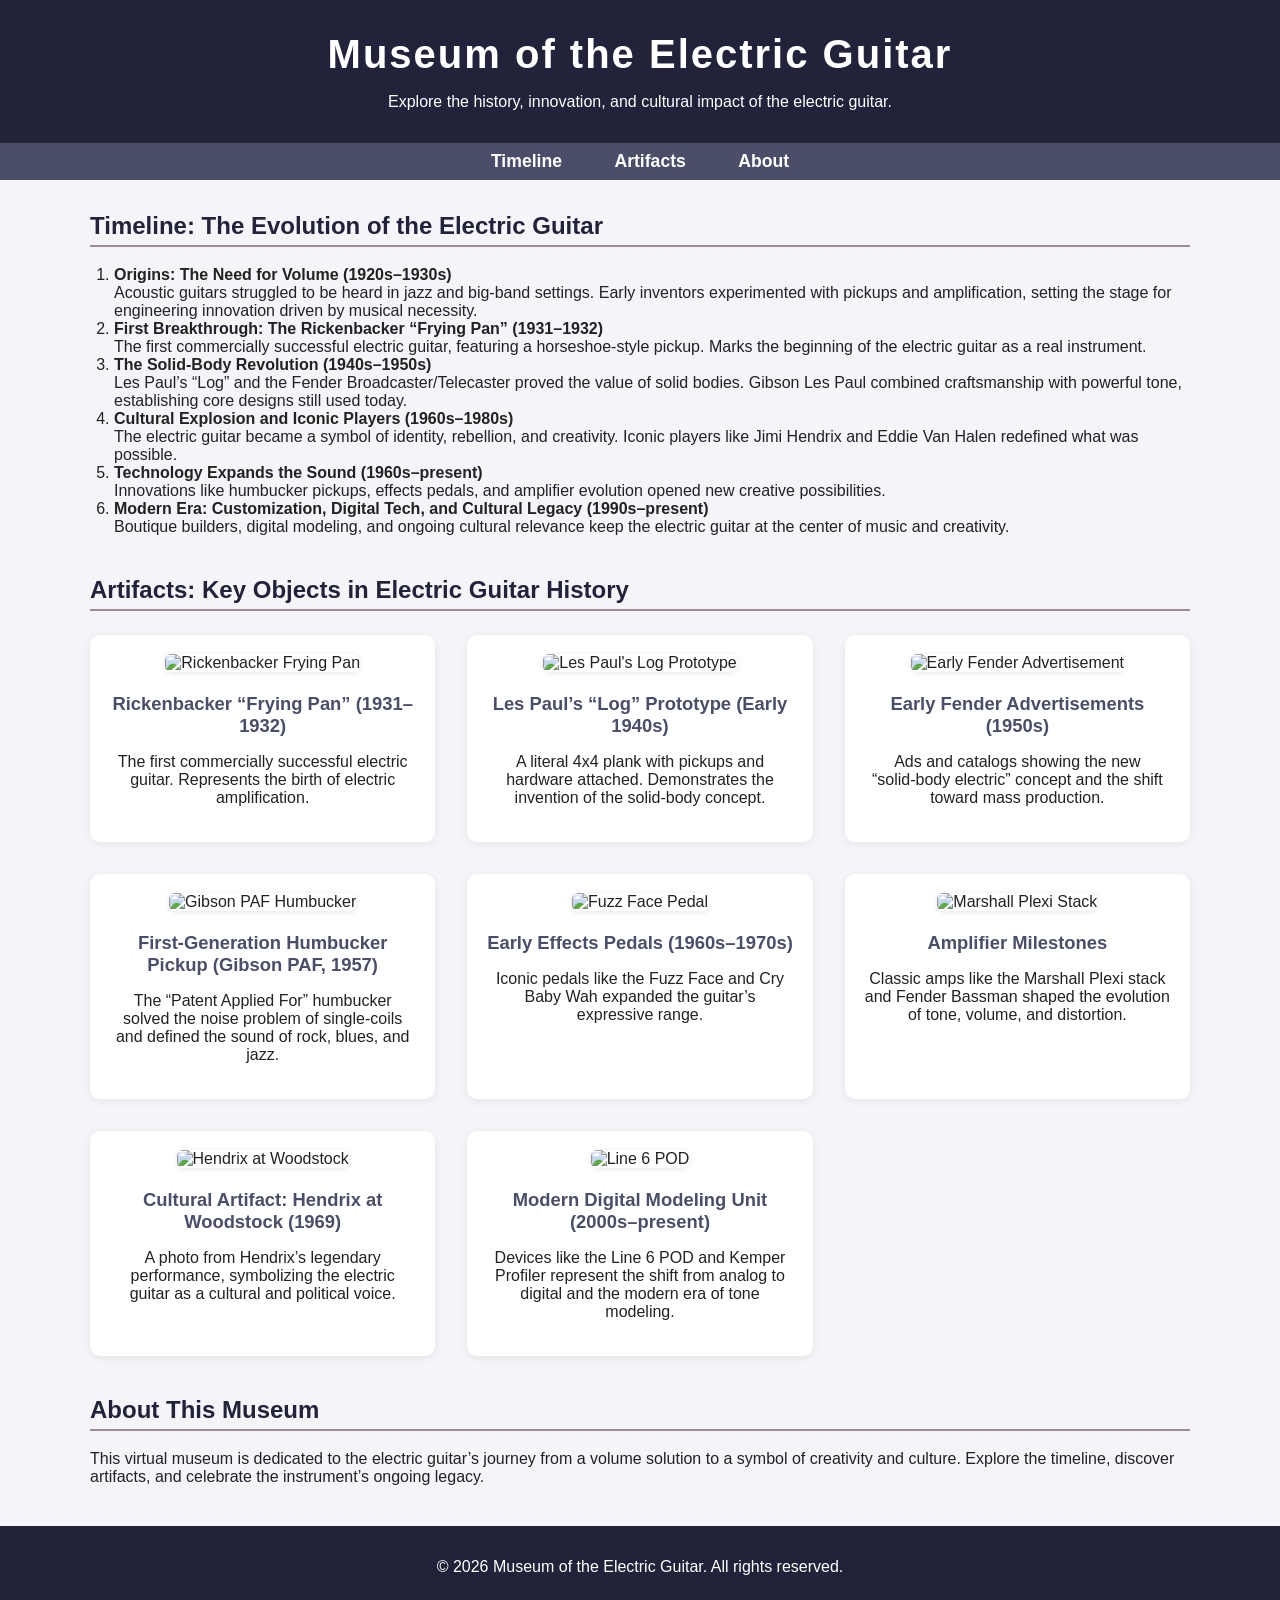
==== index.html @ 75d9cde4 "Added web page files" ====
<!DOCTYPE html>
<html lang="en">
<head>
    <meta charset="UTF-8">
    <meta name="viewport" content="width=device-width, initial-scale=1.0">
    <title>Museum of the Electric Guitar</title>
    <link rel="stylesheet" href="style.css">
</head>
<body>
    <header>
        <h1>Museum of the Electric Guitar</h1>
        <p>Explore the history, innovation, and cultural impact of the electric guitar.</p>
    </header>
    <nav>
        <ul>
            <li><a href="#timeline">Timeline</a></li>
            <li><a href="#artifacts">Artifacts</a></li>
            <li><a href="#about">About</a></li>
        </ul>
    </nav>
    <main>
        <section id="timeline">
            <h2>Timeline: The Evolution of the Electric Guitar</h2>
            <ol>
                <li><strong>Origins: The Need for Volume (1920s–1930s)</strong><br>
                    Acoustic guitars struggled to be heard in jazz and big‑band settings. Early inventors experimented with pickups and amplification, setting the stage for engineering innovation driven by musical necessity.
                </li>
                <li><strong>First Breakthrough: The Rickenbacker “Frying Pan” (1931–1932)</strong><br>
                    The first commercially successful electric guitar, featuring a horseshoe‑style pickup. Marks the beginning of the electric guitar as a real instrument.
                </li>
                <li><strong>The Solid‑Body Revolution (1940s–1950s)</strong><br>
                    Les Paul’s “Log” and the Fender Broadcaster/Telecaster proved the value of solid bodies. Gibson Les Paul combined craftsmanship with powerful tone, establishing core designs still used today.
                </li>
                <li><strong>Cultural Explosion and Iconic Players (1960s–1980s)</strong><br>
                    The electric guitar became a symbol of identity, rebellion, and creativity. Iconic players like Jimi Hendrix and Eddie Van Halen redefined what was possible.
                </li>
                <li><strong>Technology Expands the Sound (1960s–present)</strong><br>
                    Innovations like humbucker pickups, effects pedals, and amplifier evolution opened new creative possibilities.
                </li>
                <li><strong>Modern Era: Customization, Digital Tech, and Cultural Legacy (1990s–present)</strong><br>
                    Boutique builders, digital modeling, and ongoing cultural relevance keep the electric guitar at the center of music and creativity.
                </li>
            </ol>
        </section>
        <section id="artifacts">
            <h2>Artifacts: Key Objects in Electric Guitar History</h2>
            <div class="artifact-grid">
                <div class="artifact">
                    <img src="images/fryingpan.jpg" alt="Rickenbacker Frying Pan">
                    <h3>Rickenbacker “Frying Pan” (1931–1932)</h3>
                    <p>The first commercially successful electric guitar. Represents the birth of electric amplification.</p>
                </div>
                <div class="artifact">
                    <img src="images/lespaul_log.jpg" alt="Les Paul's Log Prototype">
                    <h3>Les Paul’s “Log” Prototype (Early 1940s)</h3>
                    <p>A literal 4x4 plank with pickups and hardware attached. Demonstrates the invention of the solid‑body concept.</p>
                </div>
                <div class="artifact">
                    <img src="images/fender_ad.jpg" alt="Early Fender Advertisement">
                    <h3>Early Fender Advertisements (1950s)</h3>
                    <p>Ads and catalogs showing the new “solid‑body electric” concept and the shift toward mass production.</p>
                </div>
                <div class="artifact">
                    <img src="images/humbucker.jpg" alt="Gibson PAF Humbucker">
                    <h3>First‑Generation Humbucker Pickup (Gibson PAF, 1957)</h3>
                    <p>The “Patent Applied For” humbucker solved the noise problem of single‑coils and defined the sound of rock, blues, and jazz.</p>
                </div>
                <div class="artifact">
                    <img src="images/fuzzface.jpg" alt="Fuzz Face Pedal">
                    <h3>Early Effects Pedals (1960s–1970s)</h3>
                    <p>Iconic pedals like the Fuzz Face and Cry Baby Wah expanded the guitar’s expressive range.</p>
                </div>
                <div class="artifact">
                    <img src="images/marshall.jpg" alt="Marshall Plexi Stack">
                    <h3>Amplifier Milestones</h3>
                    <p>Classic amps like the Marshall Plexi stack and Fender Bassman shaped the evolution of tone, volume, and distortion.</p>
                </div>
                <div class="artifact">
                    <img src="images/woodstock.jpg" alt="Hendrix at Woodstock">
                    <h3>Cultural Artifact: Hendrix at Woodstock (1969)</h3>
                    <p>A photo from Hendrix’s legendary performance, symbolizing the electric guitar as a cultural and political voice.</p>
                </div>
                <div class="artifact">
                    <img src="images/pod.jpg" alt="Line 6 POD">
                    <h3>Modern Digital Modeling Unit (2000s–present)</h3>
                    <p>Devices like the Line 6 POD and Kemper Profiler represent the shift from analog to digital and the modern era of tone modeling.</p>
                </div>
            </div>
        </section>
        <section id="about">
            <h2>About This Museum</h2>
            <p>This virtual museum is dedicated to the electric guitar’s journey from a volume solution to a symbol of creativity and culture. Explore the timeline, discover artifacts, and celebrate the instrument’s ongoing legacy.</p>
        </section>
    </main>
    <footer>
        <p>&copy; 2026 Museum of the Electric Guitar. All rights reserved.</p>
    </footer>
</body>
</html>
---- style.css ----
body {
    font-family: 'Segoe UI', Arial, sans-serif;
    background: #f4f4f9;
    color: #222;
    margin: 0;
    padding: 0;
}

header {
    background: #22223b;
    color: #fff;
    padding: 2rem 1rem 1rem 1rem;
    text-align: center;
    box-shadow: 0 2px 8px rgba(0,0,0,0.08);
}

header h1 {
    margin: 0 0 0.5rem 0;
    font-size: 2.5rem;
    letter-spacing: 2px;
}

nav {
    background: #4a4e69;
    padding: 0.5rem 0;
    text-align: center;
}

nav ul {
    list-style: none;
    margin: 0;
    padding: 0;
    display: inline-block;
}

nav li {
    display: inline;
    margin: 0 1.5rem;
}

nav a {
    color: #fff;
    text-decoration: none;
    font-weight: bold;
    font-size: 1.1rem;
    transition: color 0.2s;
}

nav a:hover {
    color: #f2e9e4;
}

main {
    max-width: 1100px;
    margin: 2rem auto;
    padding: 0 1rem;
}

section {
    margin-bottom: 2.5rem;
}

h2 {
    color: #22223b;
    border-bottom: 2px solid #9a8c98;
    padding-bottom: 0.3rem;
    margin-bottom: 1.2rem;
}

ol {
    padding-left: 1.5rem;
}

.artifact-grid {
    display: grid;
    grid-template-columns: repeat(auto-fit, minmax(260px, 1fr));
    gap: 2rem;
    margin-top: 1.5rem;
}

.artifact {
    background: #fff;
    border-radius: 10px;
    box-shadow: 0 2px 8px rgba(0,0,0,0.07);
    padding: 1.2rem;
    text-align: center;
    transition: transform 0.2s, box-shadow 0.2s;
}

.artifact:hover {
    transform: translateY(-6px) scale(1.03);
    box-shadow: 0 6px 24px rgba(34,34,59,0.13);
}

.artifact img {
    width: 100%;
    max-width: 220px;
    height: auto;
    border-radius: 6px;
    margin-bottom: 0.8rem;
    box-shadow: 0 1px 6px rgba(0,0,0,0.10);
}

.artifact h3 {
    margin: 0.5rem 0 0.3rem 0;
    color: #4a4e69;
    font-size: 1.15rem;
}

footer {
    background: #22223b;
    color: #fff;
    text-align: center;
    padding: 1rem 0;
    margin-top: 2rem;
    font-size: 1rem;
}
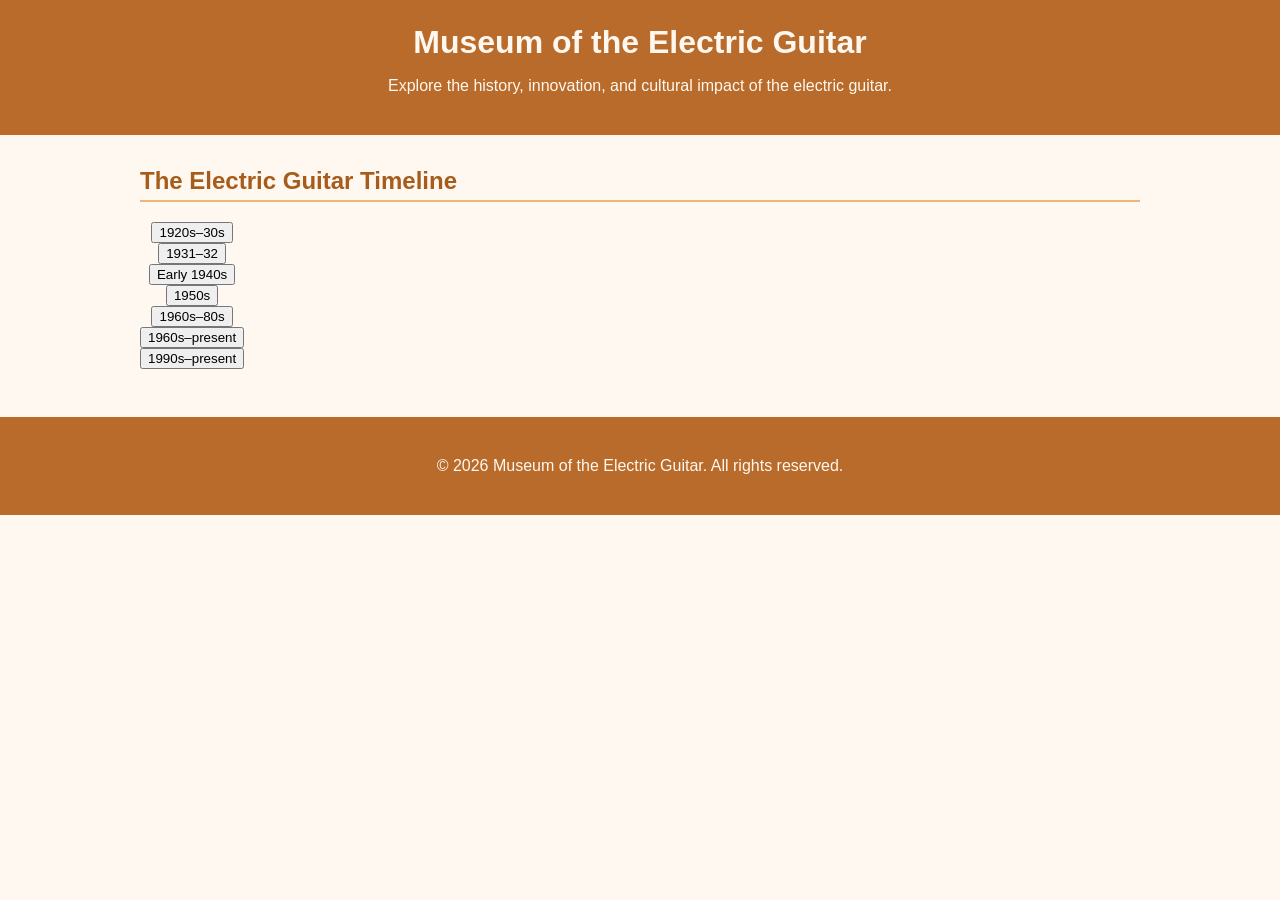
==== commit afe8e2cb: "Added webpage files and images" ====
--- a/index.html
+++ b/index.html
@@ -4,94 +4,160 @@
     <meta charset="UTF-8">
     <meta name="viewport" content="width=device-width, initial-scale=1.0">
     <title>Museum of the Electric Guitar</title>
-    <link rel="stylesheet" href="style.css">
+    <style>
+        body { font-family: Arial, sans-serif; background: #fff8f0; color: #4a2c06; margin: 0; }
+        header, footer { background: #b86b2b; color: #fff8f0; text-align: center; padding: 1.5rem 0; }
+        main { max-width: 1000px; margin: 2rem auto; padding: 0 1rem; position: relative; }
+        h1 { margin: 0 0 0.5rem 0; }
+        h2 { color: #a65c1b; border-bottom: 2px solid #e9b872; padding-bottom: 0.3rem; }
+        .timeline-container {
+            display: flex;
+            flex-direction: row;
+            align-items: flex-start;
+            position: relative;
+        }
+        .timeline-bar {
+            width: 40px;
+            min-width: 40px;
+            height: 100%;
+            position: relative;
+        }
+        .timeline-bar::before {
+            content: "";
+            position: absolute;
+            left: 50%;
+            top: 0;
+            width: 6px;
+            height: 100%;
+            background: linear-gradient(to bottom, #e9b872 0%, #b86b2b 100%);
+            border-radius: 3px;
+            transform: translateX(-50%);
+        }
+        .timeline-blocks {
+            flex: 1;
+            margin-left: 30px;
+        }
+        .timeline-block {
+            background: #ffe5c2;
+            border-radius: 10px;
+            box-shadow: 0 2px 8px rgba(184,107,43,0.10);
+            padding: 1.5rem;
+            margin-bottom: 2.5rem;
+            position: relative;
+        }
+        .timeline-block img {
+            display: block;
+            margin: 1rem auto;
+            max-width: 320px;
+            width: 100%;
+            border-radius: 8px;
+            box-shadow: 0 1px 6px rgba(166,92,27,0.13);
+        }
+        .timeline-block h3 {
+            margin-top: 0;
+            color: #b86b2b;
+        }
+
+        @media (max-width: 700px) {
+            main { max-width: 98vw; }
+            .timeline-container { flex-direction: column; }
+            .timeline-bar { display: none; }
+            .timeline-blocks { margin-left: 0; }
+            .timeline-dot { display: none; }
+        }
+        footer { margin-top: 3rem; font-size: 1rem; }
+    </style>
 </head>
 <body>
     <header>
         <h1>Museum of the Electric Guitar</h1>
         <p>Explore the history, innovation, and cultural impact of the electric guitar.</p>
     </header>
-    <nav>
-        <ul>
-            <li><a href="#timeline">Timeline</a></li>
-            <li><a href="#artifacts">Artifacts</a></li>
-            <li><a href="#about">About</a></li>
-        </ul>
-    </nav>
     <main>
         <section id="timeline">
-            <h2>Timeline: The Evolution of the Electric Guitar</h2>
-            <ol>
-                <li><strong>Origins: The Need for Volume (1920s–1930s)</strong><br>
-                    Acoustic guitars struggled to be heard in jazz and big‑band settings. Early inventors experimented with pickups and amplification, setting the stage for engineering innovation driven by musical necessity.
-                </li>
-                <li><strong>First Breakthrough: The Rickenbacker “Frying Pan” (1931–1932)</strong><br>
-                    The first commercially successful electric guitar, featuring a horseshoe‑style pickup. Marks the beginning of the electric guitar as a real instrument.
-                </li>
-                <li><strong>The Solid‑Body Revolution (1940s–1950s)</strong><br>
-                    Les Paul’s “Log” and the Fender Broadcaster/Telecaster proved the value of solid bodies. Gibson Les Paul combined craftsmanship with powerful tone, establishing core designs still used today.
-                </li>
-                <li><strong>Cultural Explosion and Iconic Players (1960s–1980s)</strong><br>
-                    The electric guitar became a symbol of identity, rebellion, and creativity. Iconic players like Jimi Hendrix and Eddie Van Halen redefined what was possible.
-                </li>
-                <li><strong>Technology Expands the Sound (1960s–present)</strong><br>
-                    Innovations like humbucker pickups, effects pedals, and amplifier evolution opened new creative possibilities.
-                </li>
-                <li><strong>Modern Era: Customization, Digital Tech, and Cultural Legacy (1990s–present)</strong><br>
-                    Boutique builders, digital modeling, and ongoing cultural relevance keep the electric guitar at the center of music and creativity.
-                </li>
-            </ol>
-        </section>
-        <section id="artifacts">
-            <h2>Artifacts: Key Objects in Electric Guitar History</h2>
-            <div class="artifact-grid">
-                <div class="artifact">
-                    <img src="images/fryingpan.jpg" alt="Rickenbacker Frying Pan">
-                    <h3>Rickenbacker “Frying Pan” (1931–1932)</h3>
-                    <p>The first commercially successful electric guitar. Represents the birth of electric amplification.</p>
-                </div>
-                <div class="artifact">
-                    <img src="images/lespaul_log.jpg" alt="Les Paul's Log Prototype">
-                    <h3>Les Paul’s “Log” Prototype (Early 1940s)</h3>
-                    <p>A literal 4x4 plank with pickups and hardware attached. Demonstrates the invention of the solid‑body concept.</p>
-                </div>
-                <div class="artifact">
-                    <img src="images/fender_ad.jpg" alt="Early Fender Advertisement">
-                    <h3>Early Fender Advertisements (1950s)</h3>
-                    <p>Ads and catalogs showing the new “solid‑body electric” concept and the shift toward mass production.</p>
-                </div>
-                <div class="artifact">
-                    <img src="images/humbucker.jpg" alt="Gibson PAF Humbucker">
-                    <h3>First‑Generation Humbucker Pickup (Gibson PAF, 1957)</h3>
-                    <p>The “Patent Applied For” humbucker solved the noise problem of single‑coils and defined the sound of rock, blues, and jazz.</p>
-                </div>
-                <div class="artifact">
-                    <img src="images/fuzzface.jpg" alt="Fuzz Face Pedal">
-                    <h3>Early Effects Pedals (1960s–1970s)</h3>
-                    <p>Iconic pedals like the Fuzz Face and Cry Baby Wah expanded the guitar’s expressive range.</p>
-                </div>
-                <div class="artifact">
-                    <img src="images/marshall.jpg" alt="Marshall Plexi Stack">
-                    <h3>Amplifier Milestones</h3>
-                    <p>Classic amps like the Marshall Plexi stack and Fender Bassman shaped the evolution of tone, volume, and distortion.</p>
-                </div>
-                <div class="artifact">
-                    <img src="images/woodstock.jpg" alt="Hendrix at Woodstock">
-                    <h3>Cultural Artifact: Hendrix at Woodstock (1969)</h3>
-                    <p>A photo from Hendrix’s legendary performance, symbolizing the electric guitar as a cultural and political voice.</p>
-                </div>
-                <div class="artifact">
-                    <img src="images/pod.jpg" alt="Line 6 POD">
-                    <h3>Modern Digital Modeling Unit (2000s–present)</h3>
-                    <p>Devices like the Line 6 POD and Kemper Profiler represent the shift from analog to digital and the modern era of tone modeling.</p>
+            <h2>The Electric Guitar Timeline</h2>
+            <div class="timeline-container" style="display: flex; flex-direction: row; align-items: flex-start;">
+                <nav class="vertical-timeline-nav" style="display: flex; flex-direction: column; align-items: center; margin-right: 20px;">
+                    <button class="timeline-btn" data-era="0" aria-expanded="false">1920s–30s</button>
+                    <button class="timeline-btn" data-era="1" aria-expanded="false">1931–32</button>
+                    <button class="timeline-btn" data-era="2" aria-expanded="false">Early 1940s</button>
+                    <button class="timeline-btn" data-era="3" aria-expanded="false">1950s</button>
+                    <button class="timeline-btn" data-era="4" aria-expanded="false">1960s–80s</button>
+                    <button class="timeline-btn" data-era="5" aria-expanded="false">1960s–present</button>
+                    <button class="timeline-btn" data-era="6" aria-expanded="false">1990s–present</button>
+                </nav>
+                <div class="timeline-blocks" style="flex: 1;">
+                    <div class="timeline-block" data-era="0" style="display:none;">
+                        <h3>Origins: The Need for Volume (1920s–1930s)</h3>
+                        <img src="images/jazzband.jpg" alt="Jazz Band performing with acoustic guitars">
+                        <p>Acoustic guitars struggled to be heard in jazz and big‑band settings. Early inventors experimented with pickups and amplification, setting the stage for engineering innovation driven by musical necessity.</p>
+                    </div>
+                    <div class="timeline-block" data-era="1" style="display:none;">
+                        <h3>First Breakthrough: The Rickenbacker “Frying Pan” (1931–1932)</h3>
+                        <img src="images/fryingpan.jpg" alt="Rickenbacker Frying Pan">
+                        <p>The first commercially successful electric guitar, featuring a horseshoe‑style pickup. Marks the beginning of the electric guitar as a real instrument.</p>
+                    </div>
+                    <div class="timeline-block" data-era="2" style="display:none;">
+                        <div style="font-weight:bold; color:#a65c1b; margin-bottom:0.5rem;">Early 1940s</div>
+                        <h3>Les Paul’s “Log” Prototype</h3>
+                        <img src="images/lespaul_log.jpg" alt="Les Paul's Log Prototype">
+                        <p>Les Paul’s “Log” (early 1940s): a 4x4 piece of wood with pickups attached, proved that a solid body reduced feedback and increased sustain. This innovation paved the way for the modern electric guitar.</p>
+                    </div>
+                    <div class="timeline-block" data-era="3" style="display:none;">
+                        <div style="font-weight:bold; color:#a65c1b; margin-bottom:0.5rem;">1950s</div>
+                        <h3>Fender Broadcaster/Telecaster & Early Fender Ads</h3>
+                        <img src="images/fender_ad.jpg" alt="Early Fender Advertisement">
+                        <p>Fender Broadcaster/Telecaster (1950): first mass‑produced solid‑body electric guitar, simple and durable.<br>
+                        Gibson Les Paul (1952): combined craftsmanship with powerful tone, became one of the most iconic guitars in history.<br>
+                        Early Fender advertisements and catalogs show the shift toward mass production and how the electric guitar was marketed to working musicians. This era establishes the core designs still used today.</p>
+                    </div>
+                    <div class="timeline-block" data-era="4" style="display:none;">
+                        <h3>Cultural Explosion and Iconic Players (1960s–1980s)</h3>
+                        <img src="images/woodstock.jpg" alt="Hendrix at Woodstock">
+                        <p>The electric guitar becomes a symbol of identity, rebellion, and creativity. Influential figures: Jimi Hendrix, Eric Clapton, Jimmy Page, Jeff Beck, Eddie Van Halen. The guitar becomes central to rock, metal, punk, and pop. Instruments like the Stratocaster, SG, and Les Paul become cultural icons.</p>
+                    </div>
+                    <div class="timeline-block" data-era="5" style="display:none;">
+                        <h3>Technology Expands the Sound (1960s–present)</h3>
+                        <img src="images/humbucker.jpg" alt="Gibson PAF Humbucker">
+                        <p>Key innovations: single‑coil vs humbucker pickups, distortion, fuzz, overdrive, effects pedals (wah, delay, chorus, flanger), amplifier evolution (tubes → solid‑state → modeling), recording and live sound improvements. Each innovation opened new creative possibilities for players.</p>
+                        <img src="images/fuzzface.jpg" alt="Fuzz Face Pedal">
+                        <img src="images/marshall.jpg" alt="Marshall Plexi Stack">
+                    </div>
+                    <div class="timeline-block" data-era="6" style="display:none;">
+                        <h3>Modern Era: Customization, Digital Tech, and Cultural Legacy (1990s–present)</h3>
+                        <img src="images/pod.jpg" alt="Line 6 POD">
+                        <p>Rise of boutique builders and DIY modding. Digital modeling (Line 6, Kemper, Helix, Neural DSP) reshapes tone creation. The electric guitar remains a symbol of creativity and personal expression. Despite digital music trends, the guitar maintains cultural relevance in rock, pop, indie, and beyond.</p>
+                    </div>
                 </div>
             </div>
         </section>
-        <section id="about">
-            <h2>About This Museum</h2>
-            <p>This virtual museum is dedicated to the electric guitar’s journey from a volume solution to a symbol of creativity and culture. Explore the timeline, discover artifacts, and celebrate the instrument’s ongoing legacy.</p>
-        </section>
     </main>
+    <script>
+    // Timeline expand/collapse logic (only one open at a time)
+    document.addEventListener('DOMContentLoaded', function() {
+        const buttons = document.querySelectorAll('.timeline-btn');
+        const blocks = document.querySelectorAll('.timeline-block');
+        buttons.forEach(btn => {
+            btn.addEventListener('click', function() {
+                const era = btn.getAttribute('data-era');
+                const block = document.querySelector('.timeline-block[data-era="' + era + '"]');
+                const expanded = btn.getAttribute('aria-expanded') === 'true';
+                if (!expanded) {
+                    // Close all blocks and set all buttons to collapsed
+                    blocks.forEach(b => b.style.display = 'none');
+                    buttons.forEach(b => b.setAttribute('aria-expanded', 'false'));
+                    // Open the selected block and set button to expanded
+                    block.style.display = 'block';
+                    btn.setAttribute('aria-expanded', 'true');
+                } else {
+                    // Collapse the selected block
+                    block.style.display = 'none';
+                    btn.setAttribute('aria-expanded', 'false');
+                }
+            });
+        });
+    });
+    </script>
     <footer>
         <p>&copy; 2026 Museum of the Electric Guitar. All rights reserved.</p>
     </footer>
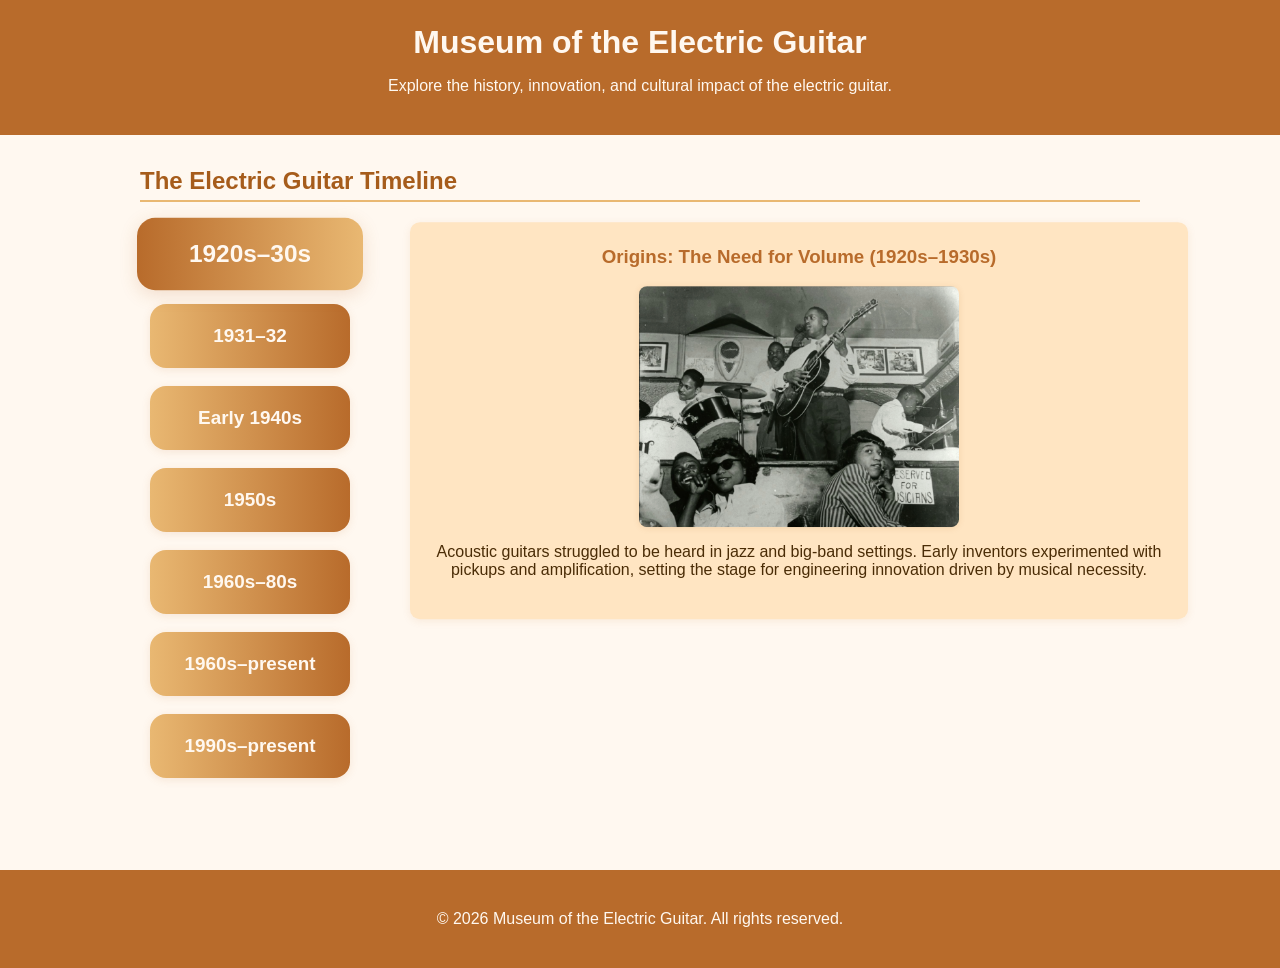
==== commit dd187d6d: "Changed website to use cards that appear" ====
--- a/index.html
+++ b/index.html
@@ -5,6 +5,46 @@
     <meta name="viewport" content="width=device-width, initial-scale=1.0">
     <title>Museum of the Electric Guitar</title>
     <style>
+        .vertical-timeline-nav {
+            display: flex;
+            flex-direction: column;
+            align-items: center;
+            justify-content: center;
+            margin-right: 36px;
+            width: 220px;
+            gap: 18px;
+        }
+        .timeline-btn {
+            background: linear-gradient(90deg, #e9b872 0%, #b86b2b 100%);
+            color: #fff8f0;
+            border: none;
+            border-radius: 16px;
+            width: 200px;
+            height: 64px;
+            font-weight: bold;
+            font-size: 1.18rem;
+            box-shadow: 0 2px 8px rgba(184,107,43,0.13);
+            cursor: pointer;
+            transition: background 0.2s, transform 0.18s, box-shadow 0.2s, font-size 0.18s;
+            outline: none;
+            text-align: center;
+            white-space: nowrap;
+            display: flex;
+            align-items: center;
+            justify-content: center;
+        }
+        .timeline-btn.selected, .timeline-btn:focus {
+            background: linear-gradient(90deg, #b86b2b 0%, #e9b872 100%);
+            color: #fff8f0;
+            box-shadow: 0 4px 16px rgba(184,107,43,0.18);
+            font-size: 1.35rem;
+            transform: scale(1.13);
+            z-index: 2;
+        }
+        .timeline-btn:hover {
+            background: linear-gradient(90deg, #eab676 0%, #a65c1b 100%);
+            color: #fff3e0;
+        }
         body { font-family: Arial, sans-serif; background: #fff8f0; color: #4a2c06; margin: 0; }
         header, footer { background: #b86b2b; color: #fff8f0; text-align: center; padding: 1.5rem 0; }
         main { max-width: 1000px; margin: 2rem auto; padding: 0 1rem; position: relative; }
@@ -13,8 +53,9 @@
         .timeline-container {
             display: flex;
             flex-direction: row;
-            align-items: flex-start;
+            align-items: stretch;
             position: relative;
+            min-height: 600px;
         }
         .timeline-bar {
             width: 40px;
@@ -36,14 +77,33 @@
         .timeline-blocks {
             flex: 1;
             margin-left: 30px;
+            position: relative;
+            min-height: 400px;
+            transition: min-height 0.5s cubic-bezier(0.4,0,0.2,1);
+            display: flex;
+            align-items: center;
+            justify-content: center;
         }
         .timeline-block {
             background: #ffe5c2;
             border-radius: 10px;
             box-shadow: 0 2px 8px rgba(184,107,43,0.10);
             padding: 1.5rem;
-            margin-bottom: 2.5rem;
-            position: relative;
+            position: absolute;
+            left: 0;
+            width: 100%;
+            text-align: center;
+            opacity: 0;
+            pointer-events: none;
+            transition: opacity 0.5s cubic-bezier(0.4,0,0.2,1);
+            z-index: 1;
+            top: 50%;
+            transform: translateY(-50%);
+        }
+        .timeline-block.active {
+            opacity: 1;
+            pointer-events: auto;
+            z-index: 2;
         }
         .timeline-block img {
             display: block;
@@ -87,23 +147,23 @@
                     <button class="timeline-btn" data-era="6" aria-expanded="false">1990s–present</button>
                 </nav>
                 <div class="timeline-blocks" style="flex: 1;">
-                    <div class="timeline-block" data-era="0" style="display:none;">
+                    <div class="timeline-block" data-era="0">
                         <h3>Origins: The Need for Volume (1920s–1930s)</h3>
                         <img src="images/jazzband.jpg" alt="Jazz Band performing with acoustic guitars">
                         <p>Acoustic guitars struggled to be heard in jazz and big‑band settings. Early inventors experimented with pickups and amplification, setting the stage for engineering innovation driven by musical necessity.</p>
                     </div>
-                    <div class="timeline-block" data-era="1" style="display:none;">
+                    <div class="timeline-block" data-era="1">
                         <h3>First Breakthrough: The Rickenbacker “Frying Pan” (1931–1932)</h3>
                         <img src="images/fryingpan.jpg" alt="Rickenbacker Frying Pan">
                         <p>The first commercially successful electric guitar, featuring a horseshoe‑style pickup. Marks the beginning of the electric guitar as a real instrument.</p>
                     </div>
-                    <div class="timeline-block" data-era="2" style="display:none;">
+                    <div class="timeline-block" data-era="2">
                         <div style="font-weight:bold; color:#a65c1b; margin-bottom:0.5rem;">Early 1940s</div>
                         <h3>Les Paul’s “Log” Prototype</h3>
                         <img src="images/lespaul_log.jpg" alt="Les Paul's Log Prototype">
                         <p>Les Paul’s “Log” (early 1940s): a 4x4 piece of wood with pickups attached, proved that a solid body reduced feedback and increased sustain. This innovation paved the way for the modern electric guitar.</p>
                     </div>
-                    <div class="timeline-block" data-era="3" style="display:none;">
+                    <div class="timeline-block" data-era="3">
                         <div style="font-weight:bold; color:#a65c1b; margin-bottom:0.5rem;">1950s</div>
                         <h3>Fender Broadcaster/Telecaster & Early Fender Ads</h3>
                         <img src="images/fender_ad.jpg" alt="Early Fender Advertisement">
@@ -111,19 +171,19 @@
                         Gibson Les Paul (1952): combined craftsmanship with powerful tone, became one of the most iconic guitars in history.<br>
                         Early Fender advertisements and catalogs show the shift toward mass production and how the electric guitar was marketed to working musicians. This era establishes the core designs still used today.</p>
                     </div>
-                    <div class="timeline-block" data-era="4" style="display:none;">
+                    <div class="timeline-block" data-era="4">
                         <h3>Cultural Explosion and Iconic Players (1960s–1980s)</h3>
                         <img src="images/woodstock.jpg" alt="Hendrix at Woodstock">
                         <p>The electric guitar becomes a symbol of identity, rebellion, and creativity. Influential figures: Jimi Hendrix, Eric Clapton, Jimmy Page, Jeff Beck, Eddie Van Halen. The guitar becomes central to rock, metal, punk, and pop. Instruments like the Stratocaster, SG, and Les Paul become cultural icons.</p>
                     </div>
-                    <div class="timeline-block" data-era="5" style="display:none;">
+                    <div class="timeline-block" data-era="5">
                         <h3>Technology Expands the Sound (1960s–present)</h3>
                         <img src="images/humbucker.jpg" alt="Gibson PAF Humbucker">
                         <p>Key innovations: single‑coil vs humbucker pickups, distortion, fuzz, overdrive, effects pedals (wah, delay, chorus, flanger), amplifier evolution (tubes → solid‑state → modeling), recording and live sound improvements. Each innovation opened new creative possibilities for players.</p>
                         <img src="images/fuzzface.jpg" alt="Fuzz Face Pedal">
                         <img src="images/marshall.jpg" alt="Marshall Plexi Stack">
                     </div>
-                    <div class="timeline-block" data-era="6" style="display:none;">
+                    <div class="timeline-block" data-era="6">
                         <h3>Modern Era: Customization, Digital Tech, and Cultural Legacy (1990s–present)</h3>
                         <img src="images/pod.jpg" alt="Line 6 POD">
                         <p>Rise of boutique builders and DIY modding. Digital modeling (Line 6, Kemper, Helix, Neural DSP) reshapes tone creation. The electric guitar remains a symbol of creativity and personal expression. Despite digital music trends, the guitar maintains cultural relevance in rock, pop, indie, and beyond.</p>
@@ -133,26 +193,44 @@
         </section>
     </main>
     <script>
-    // Timeline expand/collapse logic (only one open at a time)
+    // Robust timeline hover logic: one box always open, nav is fixed width, selected button scales but does not shift others
     document.addEventListener('DOMContentLoaded', function() {
         const buttons = document.querySelectorAll('.timeline-btn');
         const blocks = document.querySelectorAll('.timeline-block');
+        const container = document.querySelector('.timeline-blocks');
+        let selectedEra = '0';
+        function showEra(era) {
+            blocks.forEach(b => b.classList.remove('active'));
+            buttons.forEach(b => b.classList.remove('selected'));
+            const block = document.querySelector('.timeline-block[data-era="' + era + '"]');
+            const btn = document.querySelector('.timeline-btn[data-era="' + era + '"]');
+            if (block && btn) {
+                block.classList.add('active');
+                btn.classList.add('selected');
+                setTimeout(() => {
+                    container.style.minHeight = block.offsetHeight + 'px';
+                }, 10);
+                selectedEra = era;
+            }
+        }
+        // Set up hover events
         buttons.forEach(btn => {
-            btn.addEventListener('click', function() {
+            btn.addEventListener('mouseenter', function() {
                 const era = btn.getAttribute('data-era');
-                const block = document.querySelector('.timeline-block[data-era="' + era + '"]');
-                const expanded = btn.getAttribute('aria-expanded') === 'true';
-                if (!expanded) {
-                    // Close all blocks and set all buttons to collapsed
-                    blocks.forEach(b => b.style.display = 'none');
-                    buttons.forEach(b => b.setAttribute('aria-expanded', 'false'));
-                    // Open the selected block and set button to expanded
-                    block.style.display = 'block';
-                    btn.setAttribute('aria-expanded', 'true');
-                } else {
-                    // Collapse the selected block
-                    block.style.display = 'none';
-                    btn.setAttribute('aria-expanded', 'false');
+                showEra(era);
+            });
+        });
+        // Always have the first box open on load
+        showEra('0');
+        // Keyboard accessibility: arrow keys to move selection
+        buttons.forEach((btn, idx) => {
+            btn.addEventListener('keydown', function(e) {
+                if (e.key === 'ArrowDown' && idx < buttons.length - 1) {
+                    buttons[idx + 1].focus();
+                    showEra(buttons[idx + 1].getAttribute('data-era'));
+                } else if (e.key === 'ArrowUp' && idx > 0) {
+                    buttons[idx - 1].focus();
+                    showEra(buttons[idx - 1].getAttribute('data-era'));
                 }
             });
         });
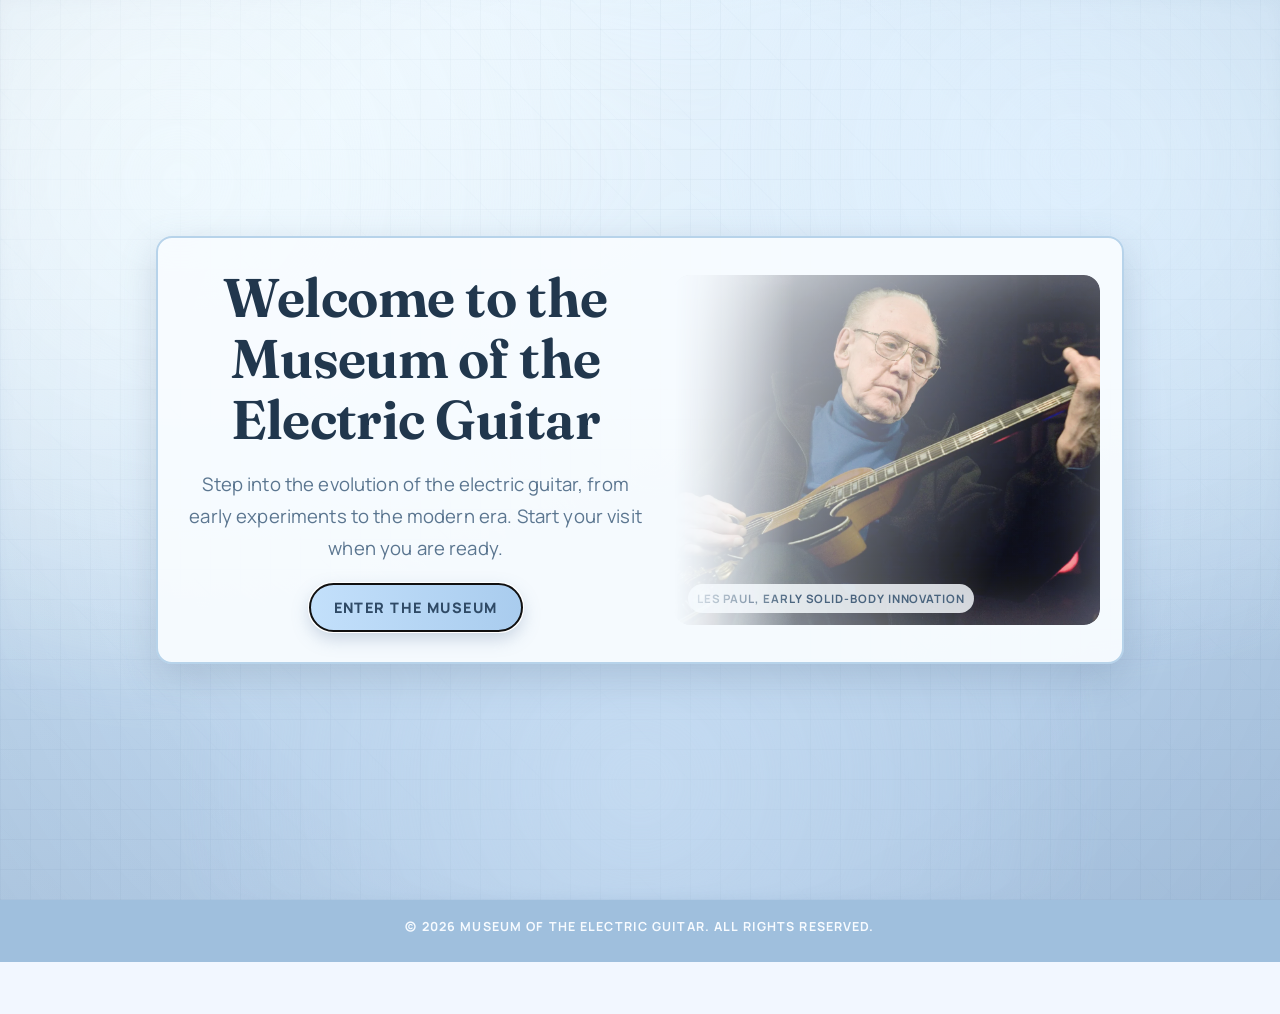
==== commit 734a3f6a: "added site things" ====
--- a/index.html
+++ b/index.html
@@ -4,7 +4,18 @@
     <meta charset="UTF-8">
     <meta name="viewport" content="width=device-width, initial-scale=1.0">
     <title>Museum of the Electric Guitar</title>
+    <link rel="preconnect" href="https://fonts.googleapis.com">
+    <link rel="preconnect" href="https://fonts.gstatic.com" crossorigin>
+    <link href="https://fonts.googleapis.com/css2?family=Fraunces:opsz,wght@9..144,500;9..144,650&family=Manrope:wght@400;500;700;800&display=swap" rel="stylesheet">
     <style>
+        :root {
+            --font-display: "Fraunces", "Times New Roman", serif;
+            --font-ui: "Manrope", "Segoe UI", sans-serif;
+            --text-strong: #21374d;
+            --text-body: #3d556d;
+            --text-muted: #5b7690;
+            --label: #6d8ca9;
+        }
         .vertical-timeline-nav {
             display: flex;
             flex-direction: column;
@@ -15,17 +26,20 @@
             gap: 18px;
         }
         .timeline-btn {
-            background: linear-gradient(90deg, #e9b872 0%, #b86b2b 100%);
-            color: #fff8f0;
+            background: linear-gradient(90deg, #c9e3ff 0%, #a9cdef 100%);
+            color: #2f4a66;
             border: none;
             border-radius: 16px;
             width: 200px;
             height: 64px;
-            font-weight: bold;
-            font-size: 1.18rem;
-            box-shadow: 0 2px 8px rgba(184,107,43,0.13);
+            font-family: var(--font-ui);
+            font-weight: 800;
+            font-size: 0.95rem;
+            letter-spacing: 0.08em;
+            text-transform: uppercase;
+            box-shadow: 0 2px 10px rgba(116, 151, 185, 0.28);
             cursor: pointer;
-            transition: background 0.2s, transform 0.18s, box-shadow 0.2s, font-size 0.18s;
+            transition: background 0.2s, box-shadow 0.2s;
             outline: none;
             text-align: center;
             white-space: nowrap;
@@ -33,23 +47,284 @@
             align-items: center;
             justify-content: center;
         }
-        .timeline-btn.selected, .timeline-btn:focus {
-            background: linear-gradient(90deg, #b86b2b 0%, #e9b872 100%);
-            color: #fff8f0;
-            box-shadow: 0 4px 16px rgba(184,107,43,0.18);
-            font-size: 1.35rem;
-            transform: scale(1.13);
+        .timeline-btn.selected {
+            background: linear-gradient(90deg, #b4d6f6 0%, #c4e7ff 100%);
+            color: #2a465f;
+            box-shadow: 0 6px 16px rgba(102, 132, 165, 0.35);
             z-index: 2;
         }
+        .timeline-btn:focus-visible {
+            box-shadow: 0 0 0 3px #f2f7ff, 0 0 0 6px #90b7dc;
+        }
         .timeline-btn:hover {
-            background: linear-gradient(90deg, #eab676 0%, #a65c1b 100%);
-            color: #fff3e0;
-        }
-        body { font-family: Arial, sans-serif; background: #fff8f0; color: #4a2c06; margin: 0; }
-        header, footer { background: #b86b2b; color: #fff8f0; text-align: center; padding: 1.5rem 0; }
+            background: linear-gradient(90deg, #d9ecff 0%, #b6d7f4 100%);
+            color: #2f4a66;
+        }
+        body {
+            font-family: var(--font-ui);
+            font-size: 18px;
+            line-height: 1.68;
+            letter-spacing: 0.008em;
+            text-rendering: optimizeLegibility;
+            -webkit-font-smoothing: antialiased;
+            background: #f2f7ff;
+            color: var(--text-body);
+            margin: 0;
+        }
+        html {
+            scroll-behavior: smooth;
+        }
+        body.welcome-active {
+            overflow: hidden;
+        }
+        .welcome-screen {
+            position: fixed;
+            inset: 0;
+            z-index: 2000;
+            display: flex;
+            align-items: center;
+            justify-content: center;
+            padding: 1rem;
+            background:
+                radial-gradient(140% 110% at 10% 8%, #f4fbff 0%, rgba(244, 251, 255, 0) 62%),
+                radial-gradient(130% 105% at 92% 16%, #d9ecfb 0%, rgba(217, 236, 251, 0) 55%),
+                linear-gradient(165deg, #dceefe 0%, #c4dbf1 46%, #a8c3e0 100%);
+            transition: opacity 0.35s ease;
+            overflow: hidden;
+            isolation: isolate;
+        }
+        .welcome-screen::before,
+        .welcome-screen::after {
+            content: "";
+            position: absolute;
+            inset: 0;
+            pointer-events: none;
+        }
+        .welcome-screen::before {
+            background:
+                radial-gradient(circle at 50% 50%, rgba(255, 255, 255, 0) 58%, rgba(34, 58, 84, 0.13) 100%),
+                repeating-linear-gradient(
+                    0deg,
+                    rgba(77, 111, 146, 0.1) 0,
+                    rgba(77, 111, 146, 0.1) 1px,
+                    rgba(255, 255, 255, 0) 1px,
+                    rgba(255, 255, 255, 0) 30px
+                ),
+                repeating-linear-gradient(
+                    90deg,
+                    rgba(77, 111, 146, 0.1) 0,
+                    rgba(77, 111, 146, 0.1) 1px,
+                    rgba(255, 255, 255, 0) 1px,
+                    rgba(255, 255, 255, 0) 30px
+                ),
+                repeating-linear-gradient(
+                    45deg,
+                    rgba(150, 181, 210, 0.08) 0,
+                    rgba(150, 181, 210, 0.08) 1px,
+                    rgba(255, 255, 255, 0) 1px,
+                    rgba(255, 255, 255, 0) 52px
+                );
+            opacity: 0.5;
+            z-index: -2;
+        }
+        .welcome-screen::after {
+            background:
+                radial-gradient(circle at 14% 20%, rgba(240, 250, 255, 0.76) 0%, rgba(240, 250, 255, 0) 42%),
+                radial-gradient(circle at 84% 18%, rgba(225, 241, 255, 0.64) 0%, rgba(225, 241, 255, 0) 40%),
+                radial-gradient(circle at 50% 87%, rgba(210, 230, 250, 0.58) 0%, rgba(210, 230, 250, 0) 46%);
+            filter: blur(8px);
+            opacity: 0.92;
+            animation: welcomeAmbientDrift 18s ease-in-out infinite alternate;
+            z-index: -1;
+        }
+        .welcome-screen.hidden {
+            opacity: 0;
+            pointer-events: none;
+        }
+        .welcome-card {
+            max-width: 920px;
+            width: 100%;
+            text-align: left;
+            background: rgba(248, 252, 255, 0.95);
+            border: 2px solid #b7d3ea;
+            border-radius: 16px;
+            box-shadow: 0 12px 35px rgba(95, 121, 148, 0.26);
+            padding: 1.4rem;
+            overflow: hidden;
+            position: relative;
+            z-index: 1;
+        }
+        .welcome-hero {
+            display: grid;
+            grid-template-columns: 1.05fr 0.95fr;
+            gap: 1.4rem;
+            align-items: center;
+        }
+        .welcome-copy {
+            text-align: center;
+            padding: 0.5rem 0.35rem;
+        }
+        .welcome-card h2 {
+            margin: 0 0 0.8rem 0;
+            color: var(--text-strong);
+            border: none;
+            font-family: var(--font-display);
+            font-size: clamp(2rem, 4.6vw, 3.4rem);
+            font-weight: 650;
+            line-height: 1.12;
+            letter-spacing: -0.01em;
+            text-wrap: balance;
+        }
+        .welcome-card p {
+            margin: 0 auto 1.3rem;
+            max-width: 60ch;
+            line-height: 1.72;
+            color: var(--text-muted);
+            font-size: clamp(1.02rem, 1.45vw, 1.18rem);
+        }
+        .welcome-portrait {
+            min-height: 350px;
+            border-radius: 16px;
+            position: relative;
+            overflow: hidden;
+            background-image: url("images/lesPaul.jpg");
+            background-size: cover;
+            background-position: center top;
+            box-shadow: inset 0 0 70px rgba(242, 247, 255, 0.38);
+            filter: saturate(0.86) contrast(1.05);
+            -webkit-mask-image: linear-gradient(to left, rgba(0, 0, 0, 1) 72%, rgba(0, 0, 0, 0) 100%);
+            mask-image: linear-gradient(to left, rgba(0, 0, 0, 1) 72%, rgba(0, 0, 0, 0) 100%);
+        }
+        .welcome-portrait::before {
+            content: "";
+            position: absolute;
+            inset: 0;
+            background: linear-gradient(115deg, rgba(245, 250, 255, 0.92) 0%, rgba(236, 246, 255, 0.48) 45%, rgba(226, 240, 255, 0.08) 78%);
+            pointer-events: none;
+        }
+        .welcome-portrait::after {
+            content: "Les Paul, early solid-body innovation";
+            position: absolute;
+            left: 0.9rem;
+            bottom: 0.75rem;
+            padding: 0.3rem 0.55rem;
+            border-radius: 999px;
+            font-family: var(--font-ui);
+            font-size: 0.72rem;
+            text-transform: uppercase;
+            letter-spacing: 0.08em;
+            font-weight: 700;
+            background: rgba(247, 252, 255, 0.8);
+            color: #496683;
+        }
+        .enter-museum-btn {
+            border: none;
+            border-radius: 999px;
+            background: linear-gradient(90deg, #c3e0fb 0%, #a9ccee 100%);
+            color: #2f4a66;
+            font-family: var(--font-ui);
+            font-size: 0.9rem;
+            font-weight: 800;
+            text-transform: uppercase;
+            letter-spacing: 0.1em;
+            padding: 0.85rem 1.5rem;
+            cursor: pointer;
+            transition: transform 0.18s ease, box-shadow 0.18s ease;
+            box-shadow: 0 3px 10px rgba(116, 151, 185, 0.3);
+        }
+        .enter-museum-btn:hover,
+        .enter-museum-btn:focus {
+            transform: translateY(-1px);
+            box-shadow: 0 7px 18px rgba(102, 132, 165, 0.35);
+        }
+        header, footer { background: #9fbfdd; color: #f7fbff; text-align: center; padding: 1.5rem 0; }
+        header {
+            transition: padding 0.26s ease, box-shadow 0.26s ease;
+            overflow: hidden;
+        }
+        header:hover,
+        header:focus-within {
+            padding: 1.75rem 0 1.9rem;
+            box-shadow: 0 10px 22px rgba(70, 98, 126, 0.2);
+        }
+        .header-inner {
+            max-width: 1000px;
+            margin: 0 auto;
+            padding: 0 1rem;
+        }
+        .header-actions {
+            display: flex;
+            justify-content: center;
+            gap: 0.55rem;
+            max-height: 0;
+            opacity: 0;
+            overflow: hidden;
+            transform: translateY(-8px);
+            transition: max-height 0.26s ease, opacity 0.2s ease, transform 0.26s ease, margin-top 0.26s ease;
+            margin-top: 0;
+            pointer-events: none;
+        }
+        header:hover .header-actions,
+        header:focus-within .header-actions {
+            max-height: 56px;
+            opacity: 1;
+            transform: translateY(0);
+            margin-top: 0.7rem;
+            pointer-events: auto;
+        }
+        .header-action-btn {
+            border: 1px solid rgba(247, 251, 255, 0.7);
+            border-radius: 999px;
+            background: rgba(247, 251, 255, 0.2);
+            color: #f7fbff;
+            text-decoration: none;
+            display: inline-flex;
+            align-items: center;
+            justify-content: center;
+            font-family: var(--font-ui);
+            font-size: 0.74rem;
+            letter-spacing: 0.1em;
+            text-transform: uppercase;
+            font-weight: 800;
+            padding: 0.45rem 0.95rem;
+            cursor: pointer;
+            transition: background 0.18s ease, border-color 0.18s ease;
+        }
+        .header-action-btn:hover,
+        .header-action-btn:focus-visible {
+            background: rgba(247, 251, 255, 0.33);
+            border-color: rgba(247, 251, 255, 0.95);
+            outline: none;
+        }
         main { max-width: 1000px; margin: 2rem auto; padding: 0 1rem; position: relative; }
-        h1 { margin: 0 0 0.5rem 0; }
-        h2 { color: #a65c1b; border-bottom: 2px solid #e9b872; padding-bottom: 0.3rem; }
+        h1 {
+            margin: 0 0 0.35rem 0;
+            font-family: var(--font-display);
+            font-weight: 650;
+            font-size: clamp(2rem, 4vw, 3rem);
+            line-height: 1.08;
+            letter-spacing: -0.012em;
+            text-wrap: balance;
+        }
+        header p {
+            margin: 0;
+            font-family: var(--font-ui);
+            font-weight: 500;
+            font-size: clamp(0.96rem, 1.7vw, 1.1rem);
+            letter-spacing: 0.01em;
+            color: #eff6ff;
+        }
+        h2 {
+            color: #5f7fa0;
+            border-bottom: 2px solid #bfd7ec;
+            padding-bottom: 0.3rem;
+            font-family: var(--font-display);
+            font-weight: 650;
+            font-size: clamp(1.7rem, 2.8vw, 2.35rem);
+            line-height: 1.15;
+            letter-spacing: -0.01em;
+            text-wrap: balance;
+        }
         .timeline-container {
             display: flex;
             flex-direction: row;
@@ -70,7 +345,7 @@
             top: 0;
             width: 6px;
             height: 100%;
-            background: linear-gradient(to bottom, #e9b872 0%, #b86b2b 100%);
+            background: linear-gradient(to bottom, #d3ebff 0%, #a8c9e7 100%);
             border-radius: 3px;
             transform: translateX(-50%);
         }
@@ -85,9 +360,9 @@
             justify-content: center;
         }
         .timeline-block {
-            background: #ffe5c2;
+            background: #ebf4ff;
             border-radius: 10px;
-            box-shadow: 0 2px 8px rgba(184,107,43,0.10);
+            box-shadow: 0 4px 14px rgba(116, 151, 185, 0.24);
             padding: 1.5rem;
             position: absolute;
             left: 0;
@@ -101,9 +376,12 @@
             transform: translateY(-50%);
         }
         .timeline-block.active {
-            opacity: 1;
-            pointer-events: auto;
-            z-index: 2;
+              opacity: 1;
+              pointer-events: auto;
+              z-index: 2;
+              position: relative;
+              top: 0;
+              transform: none;
         }
         .timeline-block img {
             display: block;
@@ -111,11 +389,112 @@
             max-width: 320px;
             width: 100%;
             border-radius: 8px;
-            box-shadow: 0 1px 6px rgba(166,92,27,0.13);
+            box-shadow: 0 2px 8px rgba(116, 151, 185, 0.24);
         }
         .timeline-block h3 {
             margin-top: 0;
-            color: #b86b2b;
+            color: #587594;
+            font-family: var(--font-display);
+            font-size: clamp(1.35rem, 2.2vw, 1.85rem);
+            font-weight: 650;
+            line-height: 1.2;
+            letter-spacing: -0.008em;
+            text-wrap: balance;
+        }
+        .timeline-block p {
+            color: var(--text-body);
+            font-size: 1rem;
+            line-height: 1.72;
+            max-width: 68ch;
+            margin: 0.75rem auto 0;
+        }
+        .timeline-block div[style*="font-weight:bold"] {
+            font-family: var(--font-ui);
+            text-transform: uppercase;
+            letter-spacing: 0.11em;
+            font-size: 0.74rem;
+            font-weight: 800;
+            color: var(--label) !important;
+        }
+
+        .era-overlay {
+            position: fixed;
+            inset: 0;
+            background: rgba(83, 108, 134, 0.5);
+            display: none;
+            align-items: center;
+            justify-content: center;
+            padding: 1rem;
+            z-index: 1000;
+        }
+        .era-overlay.open {
+            display: flex;
+        }
+        .era-overlay-panel {
+            background: #f6faff;
+            color: #364c63;
+            width: min(760px, 100%);
+            max-height: 86vh;
+            overflow-y: auto;
+            border-radius: 14px;
+            border: 2px solid #bfd7ec;
+            box-shadow: 0 14px 36px rgba(83, 108, 134, 0.3);
+            padding: 1.25rem 1.25rem 1rem;
+            position: relative;
+        }
+        .era-overlay-close {
+            position: absolute;
+            top: 10px;
+            right: 10px;
+            width: 36px;
+            height: 36px;
+            border: none;
+            border-radius: 50%;
+            font-size: 1.35rem;
+            line-height: 1;
+            background: #a9ccee;
+            color: #2f4a66;
+            cursor: pointer;
+        }
+        .era-overlay-panel h3 {
+            margin: 0 2.4rem 0.7rem 0;
+            color: #587594;
+            font-family: var(--font-display);
+            font-size: clamp(1.45rem, 2.3vw, 2rem);
+            font-weight: 650;
+            line-height: 1.2;
+            letter-spacing: -0.008em;
+            text-wrap: balance;
+        }
+        .era-overlay-panel p {
+            margin: 0;
+            line-height: 1.72;
+            color: var(--text-body);
+            font-size: 1rem;
+        }
+
+        footer p {
+            margin: 0;
+            font-family: var(--font-ui);
+            text-transform: uppercase;
+            letter-spacing: 0.09em;
+            font-size: 0.78rem;
+            font-weight: 700;
+        }
+
+        @keyframes welcomeAmbientDrift {
+            from {
+                transform: translate3d(-1.2%, -0.8%, 0) scale(1);
+            }
+            to {
+                transform: translate3d(1%, 1.2%, 0) scale(1.03);
+            }
+        }
+
+        @media (prefers-reduced-motion: reduce) {
+            .welcome-screen::after {
+                animation: none;
+            }
         }
 
         @media (max-width: 700px) {
@@ -124,28 +503,70 @@
             .timeline-bar { display: none; }
             .timeline-blocks { margin-left: 0; }
             .timeline-dot { display: none; }
+            .welcome-card {
+                padding: 1rem;
+            }
+            .welcome-hero {
+                grid-template-columns: 1fr;
+                gap: 1rem;
+            }
+            .welcome-portrait {
+                min-height: 220px;
+                -webkit-mask-image: linear-gradient(to top, rgba(0, 0, 0, 1) 72%, rgba(0, 0, 0, 0) 100%);
+                mask-image: linear-gradient(to top, rgba(0, 0, 0, 1) 72%, rgba(0, 0, 0, 0) 100%);
+            }
+            .welcome-copy {
+                padding: 0.2rem;
+            }
         }
         footer { margin-top: 3rem; font-size: 1rem; }
     </style>
 </head>
-<body>
+<body class="welcome-active">
+    <div class="welcome-screen" id="welcome-screen" role="dialog" aria-modal="true" aria-labelledby="welcome-title">
+        <div class="welcome-card">
+            <div class="welcome-hero">
+                <div class="welcome-copy">
+                    <h2 id="welcome-title">Welcome to the Museum of the Electric Guitar</h2>
+                    <p>Step into the evolution of the electric guitar, from early experiments to the modern era. Start your visit when you are ready.</p>
+                    <button class="enter-museum-btn" id="enter-museum-btn" type="button">Enter the Museum</button>
+                </div>
+                <div class="welcome-portrait" role="img" aria-label="Les Paul testing an early solid-body guitar concept"></div>
+            </div>
+        </div>
+    </div>
     <header>
-        <h1>Museum of the Electric Guitar</h1>
-        <p>Explore the history, innovation, and cultural impact of the electric guitar.</p>
+        <div class="header-inner">
+            <h1>Museum of the Electric Guitar</h1>
+            <p>Explore the history, innovation, and cultural impact of the electric guitar.</p>
+            <div class="header-actions" aria-label="Header quick actions">
+                <button class="header-action-btn" id="header-home-btn" type="button">Museum</button>
+                <a class="header-action-btn" id="header-listen-btn" href="listen.html">Listen</a>
+                <button class="header-action-btn" type="button">Button</button>
+            </div>
+        </div>
     </header>
     <main>
         <section id="timeline">
             <h2>The Electric Guitar Timeline</h2>
             <div class="timeline-container" style="display: flex; flex-direction: row; align-items: flex-start;">
-                <nav class="vertical-timeline-nav" style="display: flex; flex-direction: column; align-items: center; margin-right: 20px;">
-                    <button class="timeline-btn" data-era="0" aria-expanded="false">1920s–30s</button>
-                    <button class="timeline-btn" data-era="1" aria-expanded="false">1931–32</button>
-                    <button class="timeline-btn" data-era="2" aria-expanded="false">Early 1940s</button>
-                    <button class="timeline-btn" data-era="3" aria-expanded="false">1950s</button>
-                    <button class="timeline-btn" data-era="4" aria-expanded="false">1960s–80s</button>
-                    <button class="timeline-btn" data-era="5" aria-expanded="false">1960s–present</button>
-                    <button class="timeline-btn" data-era="6" aria-expanded="false">1990s–present</button>
-                </nav>
+                <div style="position: relative; display: flex; flex-direction: row; align-items: flex-start;">
+                    <div class="timeline-arrow-indicator" aria-hidden="true" style="position: absolute; left: -38px; top: 0; width: 32px; height: 64px; display: flex; align-items: center; justify-content: center; transition: transform 0.32s cubic-bezier(0.4,0,0.2,1); z-index: 10; pointer-events: none;">
+                        <svg width="32" height="32" viewBox="0 0 32 32" style="display:block; margin:auto;" xmlns="http://www.w3.org/2000/svg">
+                            <polygon points="8,6 24,16 8,26" fill="#9fbfdd"/>
+                        </svg>
+                    </div>
+                    <nav class="vertical-timeline-nav" style="display: flex; flex-direction: column; align-items: center; margin-right: 20px;">
+                        <button class="timeline-btn" data-era="0" aria-expanded="false">1920s–30s</button>
+                        <button class="timeline-btn" data-era="1" aria-expanded="false">1931–32</button>
+                        <button class="timeline-btn" data-era="2" aria-expanded="false">Early 1940s</button>
+                        <button class="timeline-btn" data-era="3" aria-expanded="false">1950s</button>
+                        <button class="timeline-btn" data-era="4" aria-expanded="false">1960s–80s</button>
+                        <button class="timeline-btn" data-era="5" aria-expanded="false">1960s–present</button>
+                        <button class="timeline-btn" data-era="6" aria-expanded="false">1990s–present</button>
+                    </nav>
+                </div>
+
                 <div class="timeline-blocks" style="flex: 1;">
                     <div class="timeline-block" data-era="0">
                         <h3>Origins: The Need for Volume (1920s–1930s)</h3>
@@ -158,13 +579,13 @@
                         <p>The first commercially successful electric guitar, featuring a horseshoe‑style pickup. Marks the beginning of the electric guitar as a real instrument.</p>
                     </div>
                     <div class="timeline-block" data-era="2">
-                        <div style="font-weight:bold; color:#a65c1b; margin-bottom:0.5rem;">Early 1940s</div>
+                        <div style="font-weight:bold; color:#5f7fa0; margin-bottom:0.5rem;">Early 1940s</div>
                         <h3>Les Paul’s “Log” Prototype</h3>
                         <img src="images/lespaul_log.jpg" alt="Les Paul's Log Prototype">
                         <p>Les Paul’s “Log” (early 1940s): a 4x4 piece of wood with pickups attached, proved that a solid body reduced feedback and increased sustain. This innovation paved the way for the modern electric guitar.</p>
                     </div>
                     <div class="timeline-block" data-era="3">
-                        <div style="font-weight:bold; color:#a65c1b; margin-bottom:0.5rem;">1950s</div>
+                        <div style="font-weight:bold; color:#5f7fa0; margin-bottom:0.5rem;">1950s</div>
                         <h3>Fender Broadcaster/Telecaster & Early Fender Ads</h3>
                         <img src="images/fender_ad.jpg" alt="Early Fender Advertisement">
                         <p>Fender Broadcaster/Telecaster (1950): first mass‑produced solid‑body electric guitar, simple and durable.<br>
@@ -179,9 +600,9 @@
                     <div class="timeline-block" data-era="5">
                         <h3>Technology Expands the Sound (1960s–present)</h3>
                         <img src="images/humbucker.jpg" alt="Gibson PAF Humbucker">
-                        <p>Key innovations: single‑coil vs humbucker pickups, distortion, fuzz, overdrive, effects pedals (wah, delay, chorus, flanger), amplifier evolution (tubes → solid‑state → modeling), recording and live sound improvements. Each innovation opened new creative possibilities for players.</p>
                         <img src="images/fuzzface.jpg" alt="Fuzz Face Pedal">
                         <img src="images/marshall.jpg" alt="Marshall Plexi Stack">
+                        <p>Key innovations: single‑coil vs humbucker pickups, distortion, fuzz, overdrive, effects pedals (wah, delay, chorus, flanger), amplifier evolution (tubes → solid‑state → modeling), recording and live sound improvements. Each innovation opened new creative possibilities for players.</p>
                     </div>
                     <div class="timeline-block" data-era="6">
                         <h3>Modern Era: Customization, Digital Tech, and Cultural Legacy (1990s–present)</h3>
@@ -192,13 +613,119 @@
             </div>
         </section>
     </main>
+    <div class="era-overlay" id="era-overlay" aria-hidden="true" role="dialog" aria-modal="true" aria-labelledby="era-overlay-title">
+        <div class="era-overlay-panel">
+            <button class="era-overlay-close" id="era-overlay-close" aria-label="Close details overlay">&times;</button>
+            <h3 id="era-overlay-title"></h3>
+            <p id="era-overlay-body"></p>
+        </div>
+    </div>
     <script>
     // Robust timeline hover logic: one box always open, nav is fixed width, selected button scales but does not shift others
     document.addEventListener('DOMContentLoaded', function() {
+
+        const welcomeScreen = document.getElementById('welcome-screen');
+        const enterMuseumBtn = document.getElementById('enter-museum-btn');
         const buttons = document.querySelectorAll('.timeline-btn');
         const blocks = document.querySelectorAll('.timeline-block');
         const container = document.querySelector('.timeline-blocks');
+        const arrow = document.querySelector('.timeline-arrow-indicator');
+        const overlay = document.getElementById('era-overlay');
+        const overlayPanel = overlay.querySelector('.era-overlay-panel');
+        const overlayTitle = document.getElementById('era-overlay-title');
+        const overlayBody = document.getElementById('era-overlay-body');
+        const overlayCloseBtn = document.getElementById('era-overlay-close');
+        const headerHomeBtn = document.getElementById('header-home-btn');
         let selectedEra = '0';
+        let overlayTriggerButton = null;
+
+        const eraDetails = {
+            '0': {
+                title: 'Origins: The Need for Volume (1920s-1930s)',
+                body: 'As jazz ensembles grew louder, acoustic guitars could not project enough volume beside brass and percussion. Makers experimented with attaching electromagnetic pickups to strings and routing signals to early amplifiers. This period established the core problem that the electric guitar solved: preserving expressive string playing while achieving stage-ready loudness.'
+            },
+            '1': {
+                title: 'First Breakthrough: Rickenbacker Frying Pan (1931-1932)',
+                body: 'The aluminum-bodied Rickenbacker A-22, nicknamed the Frying Pan, became the first commercially successful electric guitar. Its horseshoe pickup captured a clearer and louder signal than prior attempts. Though mostly associated with lap steel performance, it proved electric string instruments could be manufactured and sold at scale.'
+            },
+            '2': {
+                title: 'Les Paul and the Log Prototype (Early 1940s)',
+                body: 'Les Paul built the Log to test an important idea: a dense solid center could reduce feedback and improve sustain. Traditional hollow-body builders initially resisted this design, but the experiment changed guitar engineering forever. The concept directly influenced the later rise of mainstream solid-body electric guitars.'
+            },
+            '3': {
+                title: 'Mass Production Era: Fender and Gibson (1950s)',
+                body: 'Fender introduced efficient bolt-on construction with the Broadcaster/Telecaster, offering durability and easy servicing for working musicians. Gibson responded with the carved-top Les Paul, delivering richer sustain and a premium feel. By the end of the decade, these two design approaches defined much of the electric guitar market and established timeless archetypes.'
+            },
+            '4': {
+                title: 'Cultural Explosion and Guitar Heroes (1960s-1980s)',
+                body: 'The electric guitar became a visual and sonic symbol of youth culture, protest, and artistic identity. Players like Hendrix and Van Halen expanded techniques through feedback control, expressive vibrato systems, and high-gain phrasing. During this period, the guitar moved from supporting role to centerpiece across rock, blues, metal, and pop performance.'
+            },
+            '5': {
+                title: 'Technology Expands the Sound (1960s-present)',
+                body: 'Pickup design split into major tonal families: bright single-coils and hum-canceling humbuckers. Effects pedals, amplifier circuits, and studio processing unlocked distortion, modulation, and time-based textures that transformed songwriting. Modern rigs now blend vintage tube response with digital modeling, giving players massive tonal flexibility on stage and in recording.'
+            },
+            '6': {
+                title: 'Modern Era: Digital, Custom, and Global (1990s-present)',
+                body: 'Boutique builders and aftermarket parts expanded customization, letting players tailor feel, aesthetics, and electronics. Digital ecosystems such as modelers, impulse responses, and plugin suites made professional guitar tones accessible in home studios. Even as genres evolve, the electric guitar remains culturally significant as both instrument and icon.'
+            }
+        };
+
+        function openOverlay(era, triggerButton) {
+            const details = eraDetails[era];
+            if (!details) {
+                return;
+            }
+            overlayTitle.textContent = details.title;
+            overlayBody.textContent = details.body;
+            overlay.classList.add('open');
+            overlay.setAttribute('aria-hidden', 'false');
+            document.body.style.overflow = 'hidden';
+            overlayTriggerButton = triggerButton || null;
+            buttons.forEach(b => b.setAttribute('aria-expanded', 'false'));
+            if (triggerButton) {
+                triggerButton.setAttribute('aria-expanded', 'true');
+            }
+        }
+
+        function closeOverlay() {
+            overlay.classList.remove('open');
+            overlay.setAttribute('aria-hidden', 'true');
+            document.body.style.overflow = document.body.classList.contains('welcome-active') ? 'hidden' : '';
+            buttons.forEach(b => b.setAttribute('aria-expanded', 'false'));
+            if (overlayTriggerButton) {
+                overlayTriggerButton.focus();
+            }
+        }
+
+        function enterMuseum() {
+            if (!welcomeScreen) {
+                return;
+            }
+            welcomeScreen.classList.add('hidden');
+            document.body.classList.remove('welcome-active');
+            document.body.style.overflow = '';
+            if (buttons.length > 0) {
+                buttons[0].focus();
+            }
+            window.setTimeout(() => {
+                welcomeScreen.setAttribute('aria-hidden', 'true');
+            }, 350);
+        }
+
+        function scrollToSection(sectionId) {
+            const section = document.getElementById(sectionId);
+            if (section) {
+                section.scrollIntoView({ behavior: 'smooth', block: 'start' });
+            }
+        }
+
+        function moveArrowToButton(btn) {
+            // Find the offset of the button relative to the nav
+            const nav = btn.closest('.vertical-timeline-nav');
+            const offset = btn.offsetTop;
+            arrow.style.transform = `translateY(${offset}px)`;
+        }
+
         function showEra(era) {
             blocks.forEach(b => b.classList.remove('active'));
             buttons.forEach(b => b.classList.remove('selected'));
@@ -210,6 +737,7 @@
                 setTimeout(() => {
                     container.style.minHeight = block.offsetHeight + 'px';
                 }, 10);
+                moveArrowToButton(btn);
                 selectedEra = era;
             }
         }
@@ -218,6 +746,11 @@
             btn.addEventListener('mouseenter', function() {
                 const era = btn.getAttribute('data-era');
                 showEra(era);
+            });
+            btn.addEventListener('click', function() {
+                const era = btn.getAttribute('data-era');
+                showEra(era);
+                openOverlay(era, btn);
             });
         });
         // Always have the first box open on load
@@ -234,6 +767,37 @@
                 }
             });
         });
+        overlayCloseBtn.addEventListener('click', closeOverlay);
+        overlay.addEventListener('click', function(e) {
+            if (!overlayPanel.contains(e.target)) {
+                closeOverlay();
+            }
+        });
+        document.addEventListener('keydown', function(e) {
+            if (e.key === 'Escape' && overlay.classList.contains('open')) {
+                closeOverlay();
+            }
+        });
+        // On window resize, re-align arrow
+        window.addEventListener('resize', function() {
+            const btn = document.querySelector('.timeline-btn.selected');
+            if (btn) moveArrowToButton(btn);
+        });
+
+        if (enterMuseumBtn) {
+            enterMuseumBtn.addEventListener('click', enterMuseum);
+            enterMuseumBtn.focus();
+        }
+
+        if (headerHomeBtn) {
+            headerHomeBtn.addEventListener('click', function() {
+                if (document.body.classList.contains('welcome-active')) {
+                    enterMuseum();
+                }
+                scrollToSection('timeline');
+            });
+        }
+
     });
     </script>
     <footer>
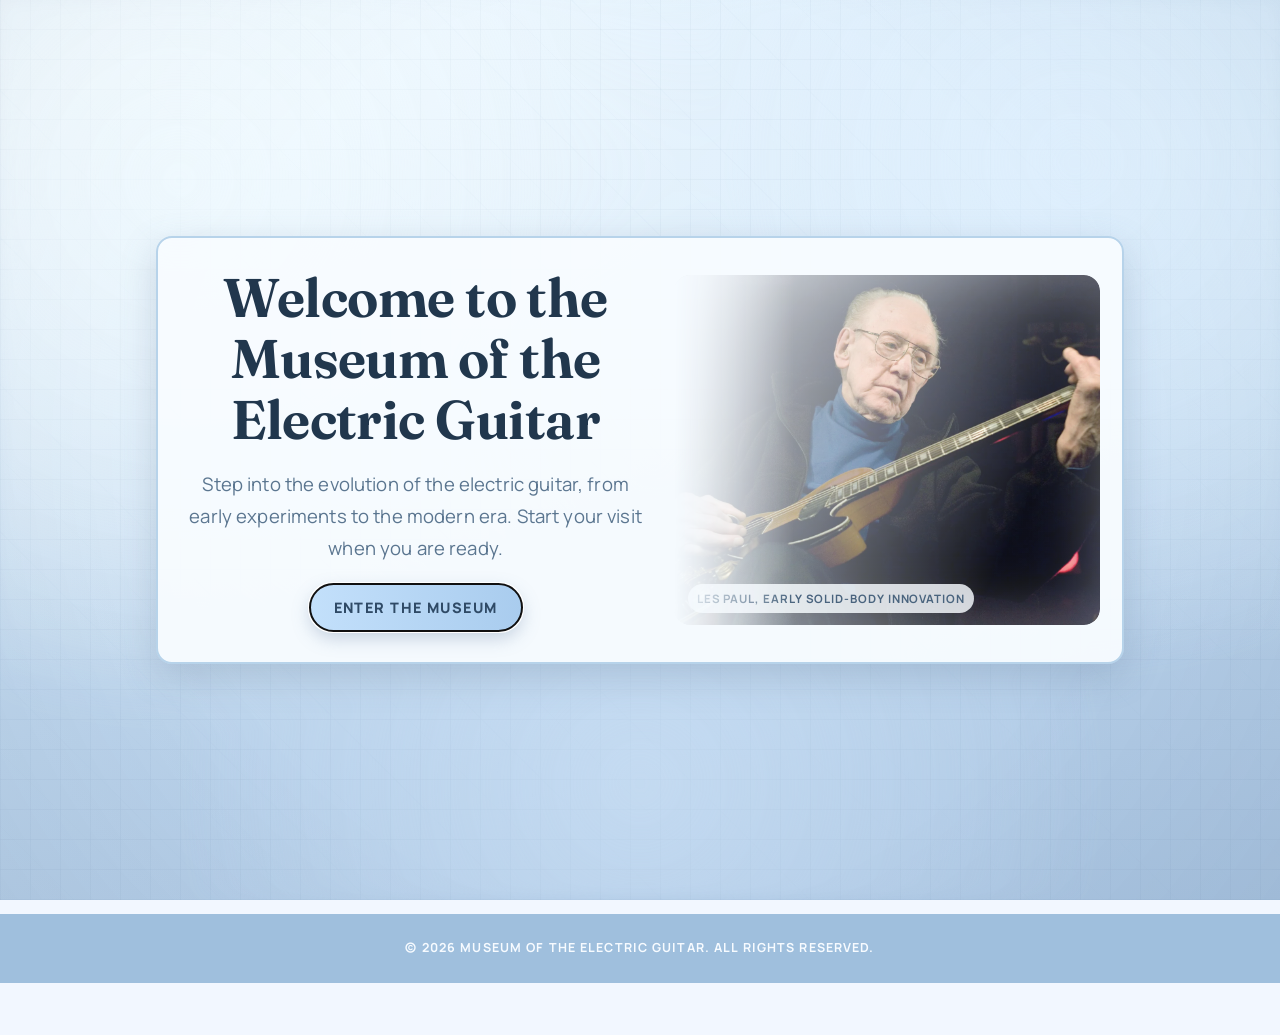
==== commit ee84402b: "Modifed listen page, added QOL" ====
--- a/index.html
+++ b/index.html
@@ -53,7 +53,7 @@
             box-shadow: 0 6px 16px rgba(102, 132, 165, 0.35);
             z-index: 2;
         }
-        .timeline-btn:focus-visible {
+        .timeline-btn.clicked-outline {
             box-shadow: 0 0 0 3px #f2f7ff, 0 0 0 6px #90b7dc;
         }
         .timeline-btn:hover {
@@ -252,6 +252,31 @@
             margin: 0 auto;
             padding: 0 1rem;
         }
+        .header-chevron {
+            display: flex;
+            justify-content: center;
+            align-items: center;
+            height: 14px;
+            margin-top: 0.45rem;
+            opacity: 0.9;
+            transition: transform 0.26s ease, opacity 0.2s ease;
+            transform-origin: center;
+            pointer-events: none;
+        }
+        .header-chevron::before {
+            content: "";
+            width: 9px;
+            height: 9px;
+            border-right: 2px solid rgba(247, 251, 255, 0.95);
+            border-bottom: 2px solid rgba(247, 251, 255, 0.95);
+            transform: rotate(45deg);
+            display: block;
+        }
+        header:hover .header-chevron,
+        header:focus-within .header-chevron {
+            transform: rotate(180deg);
+            opacity: 1;
+        }
         .header-actions {
             display: flex;
             justify-content: center;
@@ -544,6 +569,7 @@
                 <a class="header-action-btn" id="header-listen-btn" href="listen.html">Listen</a>
                 <button class="header-action-btn" type="button">Button</button>
             </div>
+            <div class="header-chevron" aria-hidden="true"></div>
         </div>
     </header>
     <main>
@@ -692,6 +718,7 @@
             overlay.setAttribute('aria-hidden', 'true');
             document.body.style.overflow = document.body.classList.contains('welcome-active') ? 'hidden' : '';
             buttons.forEach(b => b.setAttribute('aria-expanded', 'false'));
+            setClickedOutline(null);
             if (overlayTriggerButton) {
                 overlayTriggerButton.focus();
             }
@@ -741,6 +768,14 @@
                 selectedEra = era;
             }
         }
+
+        function setClickedOutline(activeButton) {
+            buttons.forEach(b => b.classList.remove('clicked-outline'));
+            if (activeButton) {
+                activeButton.classList.add('clicked-outline');
+            }
+        }
+
         // Set up hover events
         buttons.forEach(btn => {
             btn.addEventListener('mouseenter', function() {
@@ -750,6 +785,7 @@
             btn.addEventListener('click', function() {
                 const era = btn.getAttribute('data-era');
                 showEra(era);
+                setClickedOutline(btn);
                 openOverlay(era, btn);
             });
         });
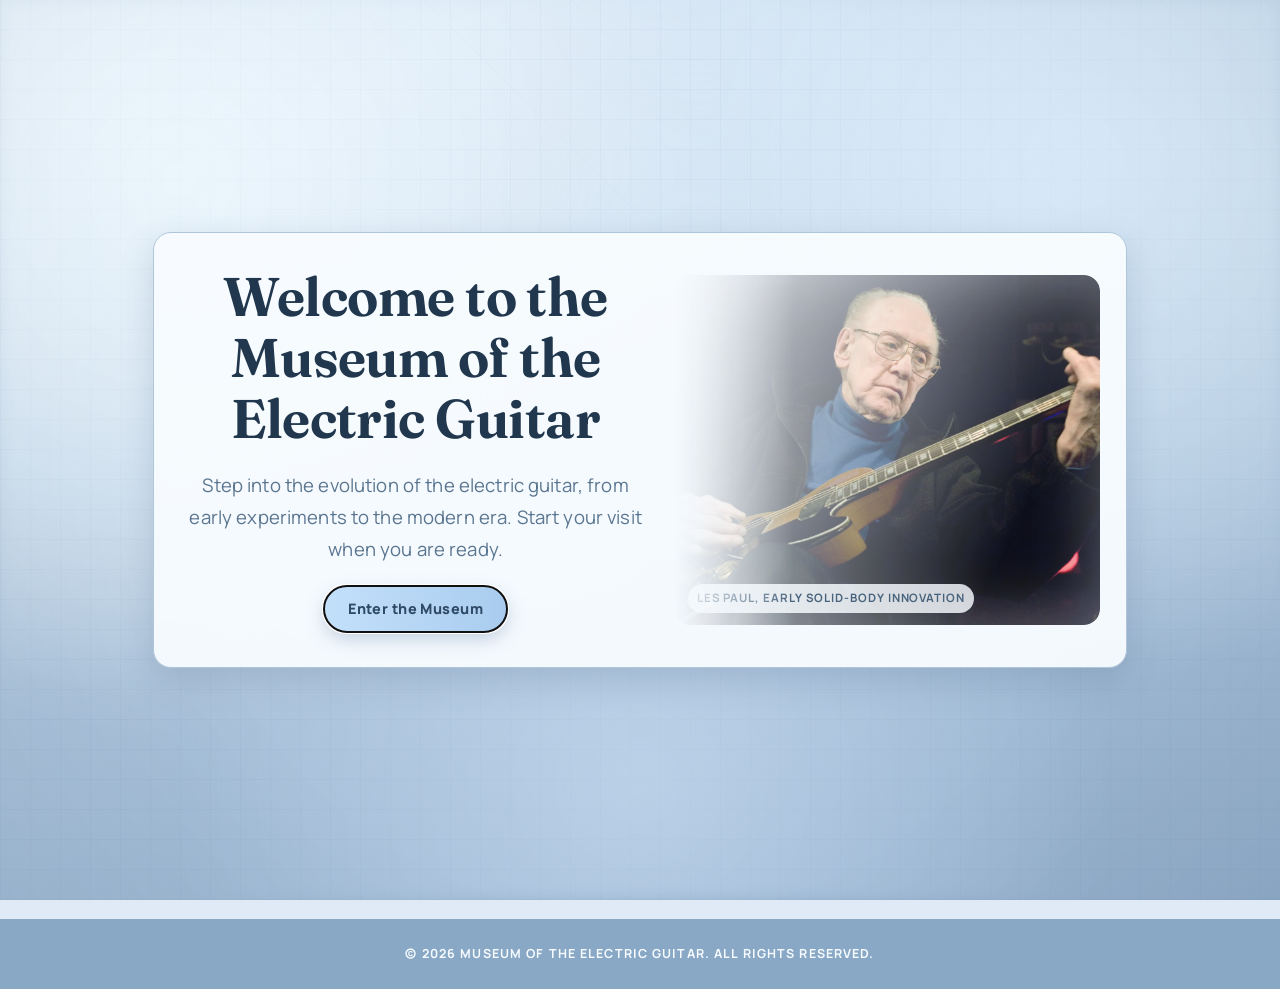
==== commit 93b547ac: "Modified listen page and re-structured musuem text boxes." ====
--- a/index.html
+++ b/index.html
@@ -8,13 +8,49 @@
     <link rel="preconnect" href="https://fonts.gstatic.com" crossorigin>
     <link href="https://fonts.googleapis.com/css2?family=Fraunces:opsz,wght@9..144,500;9..144,650&family=Manrope:wght@400;500;700;800&display=swap" rel="stylesheet">
     <style>
+        .timeline-flex-row {
+            display: flex;
+            flex-direction: row;
+            align-items: center;
+            justify-content: center;
+            gap: 1.7rem;
+            margin-bottom: 1.45rem;
+        }
+        .timeline-flex-row.reverse {
+            flex-direction: row-reverse;
+        }
+        .timeline-block-text {
+            flex: 1 1 0;
+            min-width: 0;
+            text-align: left;
+        }
+        .timeline-flex-row img {
+            max-width: 280px;
+            width: 100%;
+            border-radius: 10px;
+            box-shadow: var(--shadow-sm);
+        }
         :root {
             --font-display: "Fraunces", "Times New Roman", serif;
             --font-ui: "Manrope", "Segoe UI", sans-serif;
+            --bg-page: #dfeaf6;
+            --surface: #dde9f6;
+            --surface-elevated: #eaf2fb;
             --text-strong: #21374d;
             --text-body: #3d556d;
             --text-muted: #5b7690;
             --label: #6d8ca9;
+            --accent: #88a8c6;
+            --accent-strong: #7698b8;
+            --border-soft: #aec5da;
+            --radius-sm: 10px;
+            --radius-md: 14px;
+            --radius-lg: 18px;
+            --shadow-sm: 0 4px 14px rgba(108, 138, 169, 0.22);
+            --shadow-lg: 0 12px 32px rgba(86, 113, 142, 0.24);
+            --motion-fast: 180ms;
+            --motion-med: 320ms;
+            --ease-standard: cubic-bezier(0.22, 0.61, 0.36, 1);
         }
         .vertical-timeline-nav {
             display: flex;
@@ -26,7 +62,7 @@
             gap: 18px;
         }
         .timeline-btn {
-            background: linear-gradient(90deg, #c9e3ff 0%, #a9cdef 100%);
+            background: linear-gradient(90deg, #b9d3ec 0%, #98bddf 100%);
             color: #2f4a66;
             border: none;
             border-radius: 16px;
@@ -34,12 +70,12 @@
             height: 64px;
             font-family: var(--font-ui);
             font-weight: 800;
-            font-size: 0.95rem;
-            letter-spacing: 0.08em;
-            text-transform: uppercase;
-            box-shadow: 0 2px 10px rgba(116, 151, 185, 0.28);
+            font-size: 0.98rem;
+            letter-spacing: 0.03em;
+            text-transform: none;
+            box-shadow: var(--shadow-sm);
             cursor: pointer;
-            transition: background 0.2s, box-shadow 0.2s;
+            transition: background var(--motion-fast) var(--ease-standard), box-shadow var(--motion-fast) var(--ease-standard), transform var(--motion-fast) var(--ease-standard);
             outline: none;
             text-align: center;
             white-space: nowrap;
@@ -48,26 +84,26 @@
             justify-content: center;
         }
         .timeline-btn.selected {
-            background: linear-gradient(90deg, #b4d6f6 0%, #c4e7ff 100%);
+            background: linear-gradient(90deg, #a6c2dd 0%, #b6d4ee 100%);
             color: #2a465f;
-            box-shadow: 0 6px 16px rgba(102, 132, 165, 0.35);
+            box-shadow: var(--shadow-lg);
             z-index: 2;
         }
         .timeline-btn.clicked-outline {
-            box-shadow: 0 0 0 3px #f2f7ff, 0 0 0 6px #90b7dc;
+            box-shadow: 0 0 0 3px #f2f7ff, 0 0 0 6px #8db4d8;
         }
         .timeline-btn:hover {
-            background: linear-gradient(90deg, #d9ecff 0%, #b6d7f4 100%);
+            background: linear-gradient(90deg, #c5daed 0%, #a7c5e2 100%);
             color: #2f4a66;
         }
         body {
             font-family: var(--font-ui);
-            font-size: 18px;
-            line-height: 1.68;
+            font-size: 17.5px;
+            line-height: 1.72;
             letter-spacing: 0.008em;
             text-rendering: optimizeLegibility;
             -webkit-font-smoothing: antialiased;
-            background: #f2f7ff;
+            background: var(--bg-page);
             color: var(--text-body);
             margin: 0;
         }
@@ -86,9 +122,9 @@
             justify-content: center;
             padding: 1rem;
             background:
-                radial-gradient(140% 110% at 10% 8%, #f4fbff 0%, rgba(244, 251, 255, 0) 62%),
-                radial-gradient(130% 105% at 92% 16%, #d9ecfb 0%, rgba(217, 236, 251, 0) 55%),
-                linear-gradient(165deg, #dceefe 0%, #c4dbf1 46%, #a8c3e0 100%);
+                radial-gradient(140% 110% at 10% 8%, #e7f1fb 0%, rgba(231, 241, 251, 0) 62%),
+                radial-gradient(130% 105% at 92% 16%, #c7dced 0%, rgba(199, 220, 237, 0) 55%),
+                linear-gradient(165deg, #cfe1f2 0%, #b2c9df 46%, #91acc9 100%);
             transition: opacity 0.35s ease;
             overflow: hidden;
             isolation: isolate;
@@ -146,10 +182,10 @@
             width: 100%;
             text-align: left;
             background: rgba(248, 252, 255, 0.95);
-            border: 2px solid #b7d3ea;
-            border-radius: 16px;
-            box-shadow: 0 12px 35px rgba(95, 121, 148, 0.26);
-            padding: 1.4rem;
+            border: 1px solid var(--border-soft);
+            border-radius: var(--radius-lg);
+            box-shadow: var(--shadow-lg);
+            padding: 1.65rem;
             overflow: hidden;
             position: relative;
             z-index: 1;
@@ -225,19 +261,19 @@
             font-family: var(--font-ui);
             font-size: 0.9rem;
             font-weight: 800;
-            text-transform: uppercase;
-            letter-spacing: 0.1em;
+            text-transform: none;
+            letter-spacing: 0.03em;
             padding: 0.85rem 1.5rem;
             cursor: pointer;
-            transition: transform 0.18s ease, box-shadow 0.18s ease;
-            box-shadow: 0 3px 10px rgba(116, 151, 185, 0.3);
+            transition: transform var(--motion-fast) var(--ease-standard), box-shadow var(--motion-fast) var(--ease-standard);
+            box-shadow: var(--shadow-sm);
         }
         .enter-museum-btn:hover,
         .enter-museum-btn:focus {
             transform: translateY(-1px);
             box-shadow: 0 7px 18px rgba(102, 132, 165, 0.35);
         }
-        header, footer { background: #9fbfdd; color: #f7fbff; text-align: center; padding: 1.5rem 0; }
+        header, footer { background: var(--accent); color: #f7fbff; text-align: center; padding: 1.5rem 0; }
         header {
             transition: padding 0.26s ease, box-shadow 0.26s ease;
             overflow: hidden;
@@ -307,9 +343,9 @@
             align-items: center;
             justify-content: center;
             font-family: var(--font-ui);
-            font-size: 0.74rem;
-            letter-spacing: 0.1em;
-            text-transform: uppercase;
+            font-size: 0.78rem;
+            letter-spacing: 0.04em;
+            text-transform: none;
             font-weight: 800;
             padding: 0.45rem 0.95rem;
             cursor: pointer;
@@ -321,7 +357,7 @@
             border-color: rgba(247, 251, 255, 0.95);
             outline: none;
         }
-        main { max-width: 1000px; margin: 2rem auto; padding: 0 1rem; position: relative; }
+        main { max-width: 1080px; margin: 2.4rem auto; padding: 0 1.2rem; position: relative; }
         h1 {
             margin: 0 0 0.35rem 0;
             font-family: var(--font-display);
@@ -341,14 +377,15 @@
         }
         h2 {
             color: #5f7fa0;
-            border-bottom: 2px solid #bfd7ec;
-            padding-bottom: 0.3rem;
+            border-bottom: 2px solid var(--border-soft);
+            padding-bottom: 0.45rem;
             font-family: var(--font-display);
             font-weight: 650;
             font-size: clamp(1.7rem, 2.8vw, 2.35rem);
             line-height: 1.15;
             letter-spacing: -0.01em;
             text-wrap: balance;
+            margin-bottom: 1.6rem;
         }
         .timeline-container {
             display: flex;
@@ -385,40 +422,40 @@
             justify-content: center;
         }
         .timeline-block {
-            background: #ebf4ff;
-            border-radius: 10px;
-            box-shadow: 0 4px 14px rgba(116, 151, 185, 0.24);
-            padding: 1.5rem;
+            background: var(--surface);
+            border: 1px solid var(--border-soft);
+            border-radius: var(--radius-md);
+            box-shadow: var(--shadow-sm);
+            padding: 1.75rem;
             position: absolute;
             left: 0;
             width: 100%;
             text-align: center;
             opacity: 0;
             pointer-events: none;
-            transition: opacity 0.5s cubic-bezier(0.4,0,0.2,1);
             z-index: 1;
             top: 50%;
+            transform: translateY(calc(-50% + 12px));
+            transition: opacity var(--motion-med) var(--ease-standard), transform var(--motion-med) var(--ease-standard);
+        }
+        .timeline-block.active {
+            opacity: 1;
+            pointer-events: auto;
+            z-index: 2;
+            top: 50%;
             transform: translateY(-50%);
-        }
-        .timeline-block.active {
-              opacity: 1;
-              pointer-events: auto;
-              z-index: 2;
-              position: relative;
-              top: 0;
-              transform: none;
         }
         .timeline-block img {
             display: block;
             margin: 1rem auto;
             max-width: 320px;
             width: 100%;
-            border-radius: 8px;
-            box-shadow: 0 2px 8px rgba(116, 151, 185, 0.24);
+            border-radius: var(--radius-sm);
+            box-shadow: var(--shadow-sm);
         }
         .timeline-block h3 {
             margin-top: 0;
-            color: #587594;
+            color: var(--text-strong);
             font-family: var(--font-display);
             font-size: clamp(1.35rem, 2.2vw, 1.85rem);
             font-weight: 650;
@@ -429,9 +466,9 @@
         .timeline-block p {
             color: var(--text-body);
             font-size: 1rem;
-            line-height: 1.72;
-            max-width: 68ch;
-            margin: 0.75rem auto 0;
+            line-height: 1.7;
+            max-width: 64ch;
+            margin: 0.65rem auto 0;
         }
         .timeline-block div[style*="font-weight:bold"] {
             font-family: var(--font-ui);
@@ -445,7 +482,7 @@
         .era-overlay {
             position: fixed;
             inset: 0;
-            background: rgba(83, 108, 134, 0.5);
+            background: rgba(54, 80, 108, 0.48);
             display: none;
             align-items: center;
             justify-content: center;
@@ -456,16 +493,24 @@
             display: flex;
         }
         .era-overlay-panel {
-            background: #f6faff;
+            background: var(--surface-elevated);
             color: #364c63;
             width: min(760px, 100%);
+            max-width: 480px;
             max-height: 86vh;
             overflow-y: auto;
-            border-radius: 14px;
-            border: 2px solid #bfd7ec;
-            box-shadow: 0 14px 36px rgba(83, 108, 134, 0.3);
-            padding: 1.25rem 1.25rem 1rem;
+            border-radius: var(--radius-md);
+            border: 1px solid var(--border-soft);
+            box-shadow: var(--shadow-lg);
+            padding: 2rem 2.15rem;
             position: relative;
+            opacity: 0;
+            transform: translateY(40px);
+            transition: opacity var(--motion-med) var(--ease-standard), transform var(--motion-med) var(--ease-standard);
+        }
+        .era-overlay.open .era-overlay-panel {
+            opacity: 1;
+            transform: translateY(0);
         }
         .era-overlay-close {
             position: absolute;
@@ -565,9 +610,7 @@
             <h1>Museum of the Electric Guitar</h1>
             <p>Explore the history, innovation, and cultural impact of the electric guitar.</p>
             <div class="header-actions" aria-label="Header quick actions">
-                <button class="header-action-btn" id="header-home-btn" type="button">Museum</button>
                 <a class="header-action-btn" id="header-listen-btn" href="listen.html">Listen</a>
-                <button class="header-action-btn" type="button">Button</button>
             </div>
             <div class="header-chevron" aria-hidden="true"></div>
         </div>
@@ -595,45 +638,92 @@
 
                 <div class="timeline-blocks" style="flex: 1;">
                     <div class="timeline-block" data-era="0">
-                        <h3>Origins: The Need for Volume (1920s–1930s)</h3>
-                        <img src="images/jazzband.jpg" alt="Jazz Band performing with acoustic guitars">
-                        <p>Acoustic guitars struggled to be heard in jazz and big‑band settings. Early inventors experimented with pickups and amplification, setting the stage for engineering innovation driven by musical necessity.</p>
+                        <div class="timeline-flex-row">
+                            <img src="images/jazzband.jpg" alt="Jazz Band performing with acoustic guitars">
+                            <div class="timeline-block-text">
+                                <h3>Origins: The Need for Volume (1920s–1930s)</h3>
+                                <p>Acoustic guitars struggled to be heard in jazz and big‑band settings. Early inventors experimented with pickups and amplification, setting the stage for engineering innovation driven by musical necessity.</p>
+                            </div>
+                        </div>
                     </div>
                     <div class="timeline-block" data-era="1">
-                        <h3>First Breakthrough: The Rickenbacker “Frying Pan” (1931–1932)</h3>
-                        <img src="images/fryingpan.jpg" alt="Rickenbacker Frying Pan">
-                        <p>The first commercially successful electric guitar, featuring a horseshoe‑style pickup. Marks the beginning of the electric guitar as a real instrument.</p>
+                        <div class="timeline-flex-row">
+                            <img src="images/fryingpan.jpg" alt="Rickenbacker Frying Pan">
+                            <div class="timeline-block-text">
+                                <h3>First Breakthrough: The Rickenbacker “Frying Pan” (1931–1932)</h3>
+                                <p>The first commercially successful electric guitar, featuring a horseshoe‑style pickup. Marks the beginning of the electric guitar as a real instrument.</p>
+                            </div>
+                        </div>
                     </div>
                     <div class="timeline-block" data-era="2">
-                        <div style="font-weight:bold; color:#5f7fa0; margin-bottom:0.5rem;">Early 1940s</div>
-                        <h3>Les Paul’s “Log” Prototype</h3>
-                        <img src="images/lespaul_log.jpg" alt="Les Paul's Log Prototype">
-                        <p>Les Paul’s “Log” (early 1940s): a 4x4 piece of wood with pickups attached, proved that a solid body reduced feedback and increased sustain. This innovation paved the way for the modern electric guitar.</p>
+                        <div class="timeline-flex-row">
+                            <img src="images/lespaul_log.jpg" alt="Les Paul's Log Prototype">
+                            <div class="timeline-block-text">
+                                <div style="font-weight:bold; color:#5f7fa0; margin-bottom:0.5rem;">Early 1940s</div>
+                                <h3>Les Paul’s “Log” Prototype</h3>
+                                <p>Les Paul’s “Log” (early 1940s): a 4x4 piece of wood with pickups attached, proved that a solid body reduced feedback and increased sustain. This innovation paved the way for the modern electric guitar.</p>
+                            </div>
+                        </div>
                     </div>
                     <div class="timeline-block" data-era="3">
-                        <div style="font-weight:bold; color:#5f7fa0; margin-bottom:0.5rem;">1950s</div>
-                        <h3>Fender Broadcaster/Telecaster & Early Fender Ads</h3>
-                        <img src="images/fender_ad.jpg" alt="Early Fender Advertisement">
-                        <p>Fender Broadcaster/Telecaster (1950): first mass‑produced solid‑body electric guitar, simple and durable.<br>
-                        Gibson Les Paul (1952): combined craftsmanship with powerful tone, became one of the most iconic guitars in history.<br>
-                        Early Fender advertisements and catalogs show the shift toward mass production and how the electric guitar was marketed to working musicians. This era establishes the core designs still used today.</p>
+                        <div class="timeline-flex-row">
+                            <img src="images/fender_ad.jpg" alt="Early Fender Advertisement">
+                            <div class="timeline-block-text">
+                                <div style="font-weight:bold; color:#5f7fa0; margin-bottom:0.5rem;">1950s</div>
+                                <h3>Fender Broadcaster/Telecaster & Early Fender Ads</h3>
+                                <p>Fender Broadcaster/Telecaster (1950): first mass‑produced solid‑body electric guitar, simple and durable.<br>
+                                Gibson Les Paul (1952): combined craftsmanship with powerful tone, became one of the most iconic guitars in history.<br>
+                                Early Fender advertisements and catalogs show the shift toward mass production and how the electric guitar was marketed to working musicians. This era establishes the core designs still used today.</p>
+                            </div>
+                        </div>
+                        <div class="timeline-flex-row">
+                            <div class="timeline-block-text">
+                                <h3>The Stratocaster Arrives</h3>
+                                <p>Fender Stratocaster (1954): introduced a contoured body, three single-coil pickups, and a synchronized tremolo system. Its versatile sound and ergonomic design made it a defining guitar for blues, rock, surf, and pop, and it remains one of the most influential electric guitars ever made.</p>
+                            </div>
+                            <img src="images/stratocaster.jpg" alt="Fender Stratocaster">
+                        </div>
                     </div>
                     <div class="timeline-block" data-era="4">
-                        <h3>Cultural Explosion and Iconic Players (1960s–1980s)</h3>
-                        <img src="images/woodstock.jpg" alt="Hendrix at Woodstock">
-                        <p>The electric guitar becomes a symbol of identity, rebellion, and creativity. Influential figures: Jimi Hendrix, Eric Clapton, Jimmy Page, Jeff Beck, Eddie Van Halen. The guitar becomes central to rock, metal, punk, and pop. Instruments like the Stratocaster, SG, and Les Paul become cultural icons.</p>
+                        <div class="timeline-flex-row">
+                            <img src="images/woodstock.jpg" alt="Hendrix at Woodstock">
+                            <div class="timeline-block-text">
+                                <h3>Cultural Explosion and Iconic Players (1960s–1980s)</h3>
+                                <p>The electric guitar becomes a symbol of identity, rebellion, and creativity. Influential figures: Jimi Hendrix, Eric Clapton, Jimmy Page, Jeff Beck, Eddie Van Halen. The guitar becomes central to rock, metal, punk, and pop. Instruments like the Stratocaster, SG, and Les Paul become cultural icons.</p>
+                            </div>
+                        </div>
                     </div>
                     <div class="timeline-block" data-era="5">
-                        <h3>Technology Expands the Sound (1960s–present)</h3>
-                        <img src="images/humbucker.jpg" alt="Gibson PAF Humbucker">
-                        <img src="images/fuzzface.jpg" alt="Fuzz Face Pedal">
-                        <img src="images/marshall.jpg" alt="Marshall Plexi Stack">
-                        <p>Key innovations: single‑coil vs humbucker pickups, distortion, fuzz, overdrive, effects pedals (wah, delay, chorus, flanger), amplifier evolution (tubes → solid‑state → modeling), recording and live sound improvements. Each innovation opened new creative possibilities for players.</p>
+                        <div class="timeline-flex-row">
+                            <img src="images/humbucker.jpg" alt="Gibson PAF Humbucker">
+                            <div class="timeline-block-text">
+                                <h3>Technology Expands the Sound (1960s–present)</h3>
+                                <p>Key innovation: single‑coil vs humbucker pickups. This era saw the development of the humbucker, which reduced noise and increased output, changing the sound of rock and jazz.</p>
+                            </div>
+                        </div>
+                        <div class="timeline-flex-row">
+                            <div class="timeline-block-text">
+                                <h3>Effects Pedals Revolution</h3>
+                                <p>Distortion, fuzz, overdrive, and effects pedals (wah, delay, chorus, flanger) allowed guitarists to create new sounds and textures, expanding creative possibilities.</p>
+                            </div>
+                            <img src="images/fuzzface.jpg" alt="Fuzz Face Pedal">
+                        </div>
+                        <div class="timeline-flex-row">
+                            <img src="images/marshall.jpg" alt="Marshall Plexi Stack">
+                            <div class="timeline-block-text">
+                                <h3>Amplifier Evolution</h3>
+                                <p>Amplifier technology evolved from tubes to solid-state to digital modeling, improving recording and live sound. Each innovation opened new creative possibilities for players.</p>
+                            </div>
+                        </div>
                     </div>
                     <div class="timeline-block" data-era="6">
-                        <h3>Modern Era: Customization, Digital Tech, and Cultural Legacy (1990s–present)</h3>
-                        <img src="images/pod.jpg" alt="Line 6 POD">
-                        <p>Rise of boutique builders and DIY modding. Digital modeling (Line 6, Kemper, Helix, Neural DSP) reshapes tone creation. The electric guitar remains a symbol of creativity and personal expression. Despite digital music trends, the guitar maintains cultural relevance in rock, pop, indie, and beyond.</p>
+                        <div class="timeline-flex-row">
+                            <img src="images/pod.jpg" alt="Line 6 POD">
+                            <div class="timeline-block-text">
+                                <h3>Modern Era: Customization, Digital Tech, and Cultural Legacy (1990s–present)</h3>
+                                <p>Rise of boutique builders and DIY modding. Digital modeling (Line 6, Kemper, Helix, Neural DSP) reshapes tone creation. The electric guitar remains a symbol of creativity and personal expression. Despite digital music trends, the guitar maintains cultural relevance in rock, pop, indie, and beyond.</p>
+                            </div>
+                        </div>
                     </div>
                 </div>
             </div>
@@ -724,19 +814,25 @@
             }
         }
 
-        function enterMuseum() {
+        function enterMuseum(options = {}) {
+            const { immediate = false, skipFocus = false } = options;
             if (!welcomeScreen) {
                 return;
             }
-            welcomeScreen.classList.add('hidden');
             document.body.classList.remove('welcome-active');
             document.body.style.overflow = '';
-            if (buttons.length > 0) {
+            if (immediate) {
+                welcomeScreen.classList.add('hidden');
+                welcomeScreen.setAttribute('aria-hidden', 'true');
+            } else {
+                welcomeScreen.classList.add('hidden');
+                window.setTimeout(() => {
+                    welcomeScreen.setAttribute('aria-hidden', 'true');
+                }, 350);
+            }
+            if (!skipFocus && buttons.length > 0) {
                 buttons[0].focus();
             }
-            window.setTimeout(() => {
-                welcomeScreen.setAttribute('aria-hidden', 'true');
-            }, 350);
         }
 
         function scrollToSection(sectionId) {
@@ -822,7 +918,9 @@
 
         if (enterMuseumBtn) {
             enterMuseumBtn.addEventListener('click', enterMuseum);
-            enterMuseumBtn.focus();
+            if (window.location.hash !== '#timeline') {
+                enterMuseumBtn.focus();
+            }
         }
 
         if (headerHomeBtn) {
@@ -834,6 +932,10 @@
             });
         }
 
+        if (window.location.hash === '#timeline' && document.body.classList.contains('welcome-active')) {
+            enterMuseum({ immediate: true, skipFocus: true });
+        }
+
     });
     </script>
     <footer>
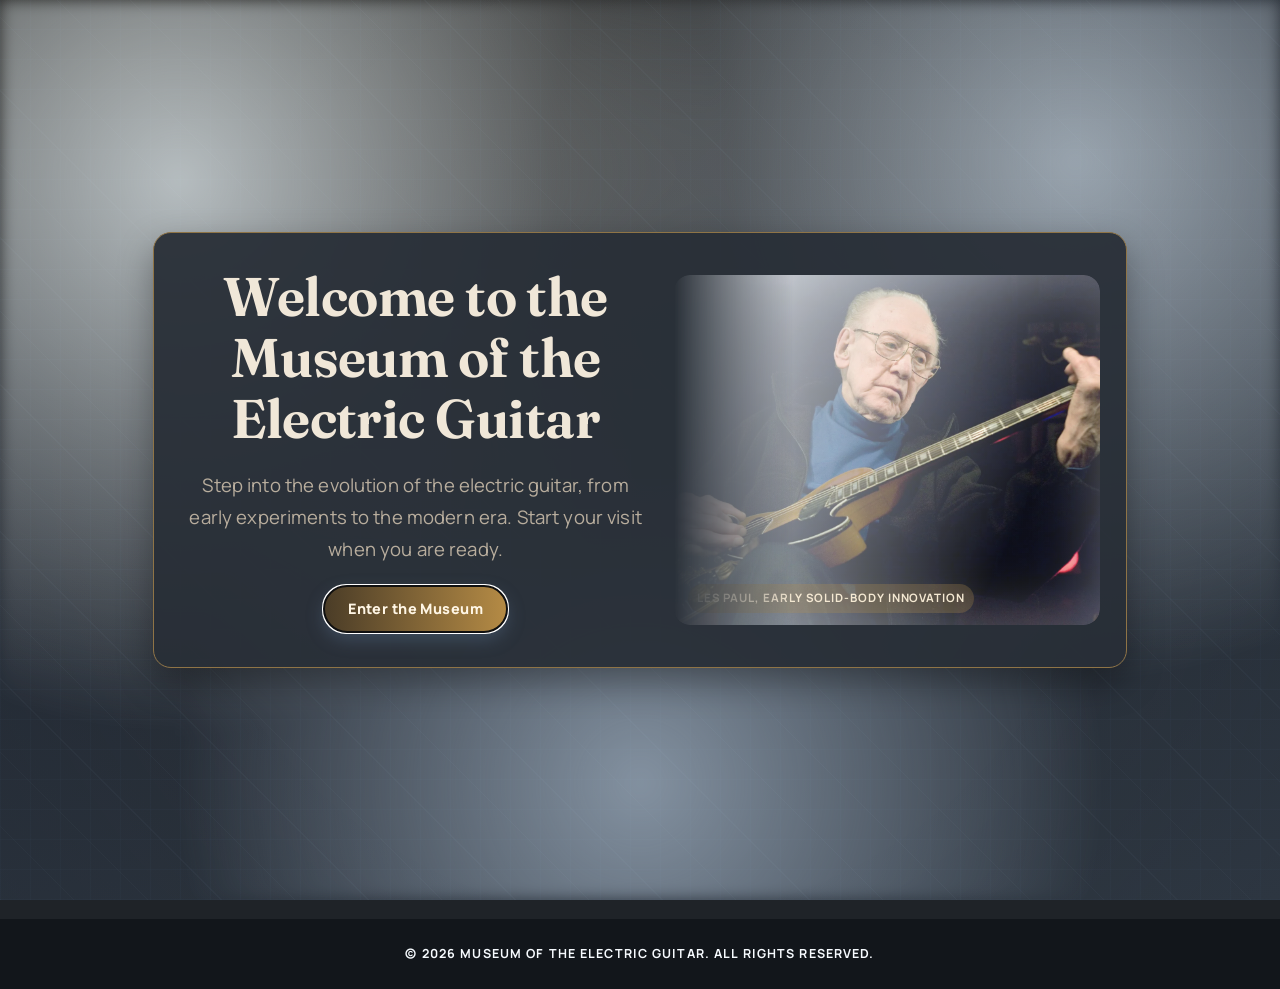
==== commit a8824ba5: "Changed whole color scheme" ====
--- a/index.html
+++ b/index.html
@@ -23,6 +23,11 @@
             flex: 1 1 0;
             min-width: 0;
             text-align: left;
+            background: rgba(20, 24, 30, 0.46);
+            border: 1px solid rgba(181, 139, 69, 0.45);
+            border-radius: 12px;
+            padding: 1rem 1.1rem;
+            box-shadow: inset 0 1px 0 rgba(255, 237, 206, 0.08), 0 5px 12px rgba(0, 0, 0, 0.2);
         }
         .timeline-flex-row img {
             max-width: 280px;
@@ -33,24 +38,25 @@
         :root {
             --font-display: "Fraunces", "Times New Roman", serif;
             --font-ui: "Manrope", "Segoe UI", sans-serif;
-            --bg-page: #dfeaf6;
-            --surface: #dde9f6;
-            --surface-elevated: #eaf2fb;
-            --text-strong: #21374d;
-            --text-body: #3d556d;
-            --text-muted: #5b7690;
-            --label: #6d8ca9;
-            --accent: #88a8c6;
-            --accent-strong: #7698b8;
-            --border-soft: #aec5da;
+            --bg-page: #1f2328;
+            --surface: #2b3139;
+            --surface-elevated: #353d47;
+            --text-strong: #f0e7d8;
+            --text-body: #d7cdbf;
+            --text-muted: #b8ad9d;
+            --label: #d2b06c;
+            --accent: #12161b;
+            --accent-strong: #0d1014;
+            --border-soft: #8f7446;
             --radius-sm: 10px;
             --radius-md: 14px;
             --radius-lg: 18px;
-            --shadow-sm: 0 4px 14px rgba(108, 138, 169, 0.22);
-            --shadow-lg: 0 12px 32px rgba(86, 113, 142, 0.24);
+            --shadow-sm: 0 4px 14px rgba(0, 0, 0, 0.28);
+            --shadow-lg: 0 14px 34px rgba(0, 0, 0, 0.35);
             --motion-fast: 180ms;
             --motion-med: 320ms;
             --ease-standard: cubic-bezier(0.22, 0.61, 0.36, 1);
+            --box-contrast-border: #b58b45;
         }
         .vertical-timeline-nav {
             display: flex;
@@ -62,8 +68,8 @@
             gap: 18px;
         }
         .timeline-btn {
-            background: linear-gradient(90deg, #b9d3ec 0%, #98bddf 100%);
-            color: #2f4a66;
+            background: linear-gradient(90deg, #343c46 0%, #2a3038 100%);
+            color: #e8ddcb;
             border: none;
             border-radius: 16px;
             width: 200px;
@@ -84,17 +90,17 @@
             justify-content: center;
         }
         .timeline-btn.selected {
-            background: linear-gradient(90deg, #a6c2dd 0%, #b6d4ee 100%);
-            color: #2a465f;
+            background: linear-gradient(90deg, #3f3321 0%, #b58b45 100%);
+            color: #fff5e3;
             box-shadow: var(--shadow-lg);
             z-index: 2;
         }
         .timeline-btn.clicked-outline {
-            box-shadow: 0 0 0 3px #f2f7ff, 0 0 0 6px #8db4d8;
+            box-shadow: 0 0 0 3px rgba(255, 248, 236, 0.4), 0 0 0 6px rgba(181, 139, 69, 0.8);
         }
         .timeline-btn:hover {
-            background: linear-gradient(90deg, #c5daed 0%, #a7c5e2 100%);
-            color: #2f4a66;
+            background: linear-gradient(90deg, #40372d 0%, #3a3229 100%);
+            color: #f4e9d8;
         }
         body {
             font-family: var(--font-ui);
@@ -103,7 +109,65 @@
             letter-spacing: 0.008em;
             text-rendering: optimizeLegibility;
             -webkit-font-smoothing: antialiased;
-            background: var(--bg-page);
+            background-color: var(--bg-page);
+            background-image:
+                radial-gradient(circle at 18% 14%, rgba(240, 225, 196, 0.08) 0%, rgba(240, 225, 196, 0) 48%),
+                radial-gradient(circle at 82% 78%, rgba(181, 139, 69, 0.07) 0%, rgba(181, 139, 69, 0) 46%),
+                linear-gradient(
+                    124deg,
+                    rgba(255, 243, 217, 0.08) 0%,
+                    rgba(255, 243, 217, 0) 18%,
+                    rgba(0, 0, 0, 0.05) 25%,
+                    rgba(255, 243, 217, 0.06) 34%,
+                    rgba(255, 243, 217, 0) 52%,
+                    rgba(0, 0, 0, 0.04) 65%,
+                    rgba(255, 243, 217, 0.04) 78%,
+                    rgba(255, 243, 217, 0) 100%
+                ),
+                linear-gradient(
+                    -132deg,
+                    rgba(255, 235, 198, 0.05) 0%,
+                    rgba(255, 235, 198, 0) 22%,
+                    rgba(0, 0, 0, 0.045) 31%,
+                    rgba(255, 235, 198, 0.05) 42%,
+                    rgba(255, 235, 198, 0) 61%,
+                    rgba(0, 0, 0, 0.04) 74%,
+                    rgba(255, 235, 198, 0.03) 86%,
+                    rgba(255, 235, 198, 0) 100%
+                ),
+                repeating-linear-gradient(
+                    141deg,
+                    rgba(0, 0, 0, 0) 0,
+                    rgba(0, 0, 0, 0) 120px,
+                    rgba(250, 235, 205, 0.04) 120px,
+                    rgba(250, 235, 205, 0.04) 123px,
+                    rgba(0, 0, 0, 0) 123px,
+                    rgba(0, 0, 0, 0) 260px
+                ),
+                repeating-linear-gradient(
+                    36deg,
+                    rgba(0, 0, 0, 0) 0,
+                    rgba(0, 0, 0, 0) 105px,
+                    rgba(0, 0, 0, 0.04) 105px,
+                    rgba(0, 0, 0, 0.04) 108px,
+                    rgba(0, 0, 0, 0) 108px,
+                    rgba(0, 0, 0, 0) 230px
+                ),
+                repeating-linear-gradient(
+                    0deg,
+                    rgba(248, 234, 206, 0.035) 0,
+                    rgba(248, 234, 206, 0.035) 1px,
+                    rgba(0, 0, 0, 0) 1px,
+                    rgba(0, 0, 0, 0) 3px
+                ),
+                repeating-linear-gradient(
+                    90deg,
+                    rgba(0, 0, 0, 0.03) 0,
+                    rgba(0, 0, 0, 0.03) 1px,
+                    rgba(0, 0, 0, 0) 1px,
+                    rgba(0, 0, 0, 0) 4px
+                );
+            background-attachment: fixed;
             color: var(--text-body);
             margin: 0;
         }
@@ -122,9 +186,9 @@
             justify-content: center;
             padding: 1rem;
             background:
-                radial-gradient(140% 110% at 10% 8%, #e7f1fb 0%, rgba(231, 241, 251, 0) 62%),
-                radial-gradient(130% 105% at 92% 16%, #c7dced 0%, rgba(199, 220, 237, 0) 55%),
-                linear-gradient(165deg, #cfe1f2 0%, #b2c9df 46%, #91acc9 100%);
+                radial-gradient(140% 110% at 10% 8%, rgba(196, 157, 88, 0.14) 0%, rgba(196, 157, 88, 0) 62%),
+                radial-gradient(130% 105% at 92% 16%, rgba(255, 245, 228, 0.08) 0%, rgba(255, 245, 228, 0) 55%),
+                linear-gradient(165deg, #171b20 0%, #242a33 46%, #2e3640 100%);
             transition: opacity 0.35s ease;
             overflow: hidden;
             isolation: isolate;
@@ -181,7 +245,7 @@
             max-width: 920px;
             width: 100%;
             text-align: left;
-            background: rgba(248, 252, 255, 0.95);
+            background: rgba(40, 46, 55, 0.94);
             border: 1px solid var(--border-soft);
             border-radius: var(--radius-lg);
             box-shadow: var(--shadow-lg);
@@ -250,14 +314,14 @@
             text-transform: uppercase;
             letter-spacing: 0.08em;
             font-weight: 700;
-            background: rgba(247, 252, 255, 0.8);
-            color: #496683;
+            background: rgba(181, 139, 69, 0.28);
+            color: #f0e3cb;
         }
         .enter-museum-btn {
             border: none;
             border-radius: 999px;
-            background: linear-gradient(90deg, #c3e0fb 0%, #a9ccee 100%);
-            color: #2f4a66;
+            background: linear-gradient(90deg, #4a3c27 0%, #b58b45 100%);
+            color: #fff6e5;
             font-family: var(--font-ui);
             font-size: 0.9rem;
             font-weight: 800;
@@ -337,7 +401,7 @@
             border: 1px solid rgba(247, 251, 255, 0.7);
             border-radius: 999px;
             background: rgba(247, 251, 255, 0.2);
-            color: #f7fbff;
+            color: #f2e8d8;
             text-decoration: none;
             display: inline-flex;
             align-items: center;
@@ -353,8 +417,8 @@
         }
         .header-action-btn:hover,
         .header-action-btn:focus-visible {
-            background: rgba(247, 251, 255, 0.33);
-            border-color: rgba(247, 251, 255, 0.95);
+            background: rgba(181, 139, 69, 0.26);
+            border-color: rgba(223, 188, 125, 0.9);
             outline: none;
         }
         main { max-width: 1080px; margin: 2.4rem auto; padding: 0 1.2rem; position: relative; }
@@ -373,10 +437,10 @@
             font-weight: 500;
             font-size: clamp(0.96rem, 1.7vw, 1.1rem);
             letter-spacing: 0.01em;
-            color: #eff6ff;
+            color: #e5d8c2;
         }
         h2 {
-            color: #5f7fa0;
+            color: #f0e7d8;
             border-bottom: 2px solid var(--border-soft);
             padding-bottom: 0.45rem;
             font-family: var(--font-display);
@@ -407,7 +471,7 @@
             top: 0;
             width: 6px;
             height: 100%;
-            background: linear-gradient(to bottom, #d3ebff 0%, #a8c9e7 100%);
+            background: linear-gradient(to bottom, #c7a96e 0%, #7d6438 100%);
             border-radius: 3px;
             transform: translateX(-50%);
         }
@@ -422,8 +486,17 @@
             justify-content: center;
         }
         .timeline-block {
-            background: var(--surface);
-            border: 1px solid var(--border-soft);
+            background:
+                linear-gradient(180deg, rgba(255, 255, 255, 0.14) 0%, rgba(255, 255, 255, 0.04) 100%),
+                repeating-linear-gradient(
+                    -45deg,
+                    rgba(255, 255, 255, 0.1) 0,
+                    rgba(255, 255, 255, 0.1) 2px,
+                    rgba(0, 0, 0, 0) 2px,
+                    rgba(0, 0, 0, 0) 11px
+                ),
+                #2f353d;
+            border: 1px solid var(--box-contrast-border);
             border-radius: var(--radius-md);
             box-shadow: var(--shadow-sm);
             padding: 1.75rem;
@@ -482,25 +555,42 @@
         .era-overlay {
             position: fixed;
             inset: 0;
-            background: rgba(54, 80, 108, 0.48);
-            display: none;
+            background: rgba(11, 13, 16, 0.62);
+            display: flex;
             align-items: center;
             justify-content: center;
             padding: 1rem;
             z-index: 1000;
+            opacity: 0;
+            visibility: hidden;
+            pointer-events: none;
+            transition: opacity var(--motion-med) var(--ease-standard);
         }
         .era-overlay.open {
-            display: flex;
+            visibility: visible;
+        }
+        .era-overlay.visible {
+            opacity: 1;
+            pointer-events: auto;
         }
         .era-overlay-panel {
-            background: var(--surface-elevated);
+            background:
+                linear-gradient(180deg, rgba(255, 255, 255, 0.15) 0%, rgba(255, 255, 255, 0.04) 100%),
+                repeating-linear-gradient(
+                    -45deg,
+                    rgba(255, 255, 255, 0.09) 0,
+                    rgba(255, 255, 255, 0.09) 2px,
+                    rgba(0, 0, 0, 0) 2px,
+                    rgba(0, 0, 0, 0) 12px
+                ),
+                var(--surface-elevated);
             color: #364c63;
             width: min(760px, 100%);
             max-width: 480px;
             max-height: 86vh;
             overflow-y: auto;
             border-radius: var(--radius-md);
-            border: 1px solid var(--border-soft);
+            border: 1px solid var(--box-contrast-border);
             box-shadow: var(--shadow-lg);
             padding: 2rem 2.15rem;
             position: relative;
@@ -508,7 +598,7 @@
             transform: translateY(40px);
             transition: opacity var(--motion-med) var(--ease-standard), transform var(--motion-med) var(--ease-standard);
         }
-        .era-overlay.open .era-overlay-panel {
+        .era-overlay.visible .era-overlay-panel {
             opacity: 1;
             transform: translateY(0);
         }
@@ -522,13 +612,13 @@
             border-radius: 50%;
             font-size: 1.35rem;
             line-height: 1;
-            background: #a9ccee;
-            color: #2f4a66;
+            background: rgba(181, 139, 69, 0.35);
+            color: #fff0d5;
             cursor: pointer;
         }
         .era-overlay-panel h3 {
             margin: 0 2.4rem 0.7rem 0;
-            color: #587594;
+            color: #f0dfbf;
             font-family: var(--font-display);
             font-size: clamp(1.45rem, 2.3vw, 2rem);
             font-weight: 650;
@@ -541,6 +631,7 @@
             line-height: 1.72;
             color: var(--text-body);
             font-size: 1rem;
+            white-space: pre-line;
         }
 
         footer p {
@@ -622,7 +713,7 @@
                 <div style="position: relative; display: flex; flex-direction: row; align-items: flex-start;">
                     <div class="timeline-arrow-indicator" aria-hidden="true" style="position: absolute; left: -38px; top: 0; width: 32px; height: 64px; display: flex; align-items: center; justify-content: center; transition: transform 0.32s cubic-bezier(0.4,0,0.2,1); z-index: 10; pointer-events: none;">
                         <svg width="32" height="32" viewBox="0 0 32 32" style="display:block; margin:auto;" xmlns="http://www.w3.org/2000/svg">
-                            <polygon points="8,6 24,16 8,26" fill="#9fbfdd"/>
+                            <polygon points="8,6 24,16 8,26" fill="#c9a05b"/>
                         </svg>
                     </div>
                     <nav class="vertical-timeline-nav" style="display: flex; flex-direction: column; align-items: center; margin-right: 20px;">
@@ -654,6 +745,13 @@
                                 <p>The first commercially successful electric guitar, featuring a horseshoe‑style pickup. Marks the beginning of the electric guitar as a real instrument.</p>
                             </div>
                         </div>
+                        <div class="timeline-flex-row">
+                            <div class="timeline-block-text">
+                                <h3>Horseshoe Pickup Innovation</h3>
+                                <p>The Frying Pan's distinctive horseshoe pickup wrapped around the strings to produce a stronger electromagnetic signal. This design was a major step in making electric guitars loud, clear, and practical for live performance.</p>
+                            </div>
+                            <img src="images/fppickup.jpg" alt="Rickenbacker Frying Pan horseshoe pickup">
+                        </div>
                     </div>
                     <div class="timeline-block" data-era="2">
                         <div class="timeline-flex-row">
@@ -663,6 +761,13 @@
                                 <h3>Les Paul’s “Log” Prototype</h3>
                                 <p>Les Paul’s “Log” (early 1940s): a 4x4 piece of wood with pickups attached, proved that a solid body reduced feedback and increased sustain. This innovation paved the way for the modern electric guitar.</p>
                             </div>
+                        </div>
+                        <div class="timeline-flex-row">
+                            <div class="timeline-block-text">
+                                <h3>From Prototype to Icon</h3>
+                                <p>The ideas tested in the “Log” later influenced the Gibson Les Paul electric guitar line. What began as a rough engineering experiment evolved into one of the most iconic production models in electric guitar history.</p>
+                            </div>
+                            <img src="images/lespaulelec.jpg" alt="Gibson Les Paul electric guitar model">
                         </div>
                     </div>
                     <div class="timeline-block" data-era="3">
@@ -723,6 +828,13 @@
                                 <h3>Modern Era: Customization, Digital Tech, and Cultural Legacy (1990s–present)</h3>
                                 <p>Rise of boutique builders and DIY modding. Digital modeling (Line 6, Kemper, Helix, Neural DSP) reshapes tone creation. The electric guitar remains a symbol of creativity and personal expression. Despite digital music trends, the guitar maintains cultural relevance in rock, pop, indie, and beyond.</p>
                             </div>
+                        </div>
+                        <div class="timeline-flex-row">
+                            <div class="timeline-block-text">
+                                <h3>Modern Multi-FX Workflows</h3>
+                                <p>Units like the Line 6 Helix combine amp modeling, cabinet simulation, and studio-grade effects in a single platform. This all-in-one approach gives players flexible live rigs and consistent direct-recording tones without large traditional pedalboards.</p>
+                            </div>
+                            <img src="images/L6helix.jpg" alt="Line 6 Helix multi-effects pedal">
                         </div>
                     </div>
                 </div>
@@ -752,37 +864,38 @@
         const overlayBody = document.getElementById('era-overlay-body');
         const overlayCloseBtn = document.getElementById('era-overlay-close');
         const headerHomeBtn = document.getElementById('header-home-btn');
+        const blockImages = document.querySelectorAll('.timeline-block img');
         let selectedEra = '0';
         let overlayTriggerButton = null;
 
         const eraDetails = {
             '0': {
                 title: 'Origins: The Need for Volume (1920s-1930s)',
-                body: 'As jazz ensembles grew louder, acoustic guitars could not project enough volume beside brass and percussion. Makers experimented with attaching electromagnetic pickups to strings and routing signals to early amplifiers. This period established the core problem that the electric guitar solved: preserving expressive string playing while achieving stage-ready loudness.'
+                body: 'In the 1920s and 1930s, guitarists in jazz orchestras and dance bands faced a basic acoustic problem: the guitar could not compete with horns, drums, and piano in large ensembles. Players were often present in arrangements but barely audible to audiences.\n\nInventors and musicians began experimenting with contact microphones, magnetic pickups, and early amplification circuits to increase volume without losing string articulation. These experiments were inconsistent at first, but they established the engineering direction that would define the electric guitar.\n\nThis era did not yet produce the fully modern instrument, but it created the central design goal: preserve expressive guitar playing while delivering reliable stage volume.'
             },
             '1': {
                 title: 'First Breakthrough: Rickenbacker Frying Pan (1931-1932)',
-                body: 'The aluminum-bodied Rickenbacker A-22, nicknamed the Frying Pan, became the first commercially successful electric guitar. Its horseshoe pickup captured a clearer and louder signal than prior attempts. Though mostly associated with lap steel performance, it proved electric string instruments could be manufactured and sold at scale.'
+                body: 'The Rickenbacker A-22, commonly called the Frying Pan, is widely recognized as the first commercially successful electric guitar. Its cast aluminum body and lap-steel format were unusual, but its real innovation was electrical: a pickup strong enough for practical amplified performance.\n\nThe horseshoe pickup design, shown in your added pickup image (fppickup), wrapped the magnetic structure around the strings and produced a clear, high-output signal for its time. That made the instrument far more usable in amplified settings than earlier prototypes.\n\nEven though it was designed for steel technique, the Frying Pan proved electric string instruments could be manufactured, marketed, and adopted by working musicians.'
             },
             '2': {
                 title: 'Les Paul and the Log Prototype (Early 1940s)',
-                body: 'Les Paul built the Log to test an important idea: a dense solid center could reduce feedback and improve sustain. Traditional hollow-body builders initially resisted this design, but the experiment changed guitar engineering forever. The concept directly influenced the later rise of mainstream solid-body electric guitars.'
+                body: 'Les Paul built the Log to solve two major issues with amplified hollow guitars: feedback and weak sustain. By placing pickups on a dense central wood beam, he demonstrated that a solid core could remain stable at higher volume while sustaining notes longer.\n\nAt the time, many traditional builders viewed the concept as visually unconventional, but its acoustic logic was powerful. The Log showed that an electric guitar did not need a resonant hollow body to be musically expressive.\n\nYour added Les Paul electric image (lespaulelec) helps connect this experiment to the later production era: many of the Log ideas fed directly into the solid-body language that made the Gibson Les Paul one of the most iconic instruments in guitar history.'
             },
             '3': {
                 title: 'Mass Production Era: Fender and Gibson (1950s)',
-                body: 'Fender introduced efficient bolt-on construction with the Broadcaster/Telecaster, offering durability and easy servicing for working musicians. Gibson responded with the carved-top Les Paul, delivering richer sustain and a premium feel. By the end of the decade, these two design approaches defined much of the electric guitar market and established timeless archetypes.'
+                body: 'The 1950s transformed the electric guitar from a promising invention into a mass-market instrument. Fender pushed modular, repair-friendly manufacturing with the Broadcaster/Telecaster, while Gibson advanced carved-top craftsmanship and sustain-rich set-neck construction in the Les Paul line.\n\nThese were not just product launches; they were competing design philosophies: bolt-on precision and industrial serviceability versus carved luxury and tonal weight. Both approaches succeeded and still define modern guitar categories.\n\nYour added Stratocaster image reflects the next major step in this decade. Introduced in 1954, the Stratocaster brought body contouring, three-pickup versatility, and a synchronized tremolo bridge, becoming a cornerstone of blues, surf, rock, funk, and pop.'
             },
             '4': {
                 title: 'Cultural Explosion and Guitar Heroes (1960s-1980s)',
-                body: 'The electric guitar became a visual and sonic symbol of youth culture, protest, and artistic identity. Players like Hendrix and Van Halen expanded techniques through feedback control, expressive vibrato systems, and high-gain phrasing. During this period, the guitar moved from supporting role to centerpiece across rock, blues, metal, and pop performance.'
+                body: 'From the 1960s onward, the electric guitar became a cultural symbol as much as a musical tool. It was central to youth identity, counterculture, stadium performance, and global pop imagery.\n\nPlayers such as Jimi Hendrix, Eric Clapton, Jimmy Page, Jeff Beck, and Eddie Van Halen redefined technique through feedback control, vibrato systems, harmonic effects, tapping, and high-gain articulation. Their approaches influenced not only lead playing but also recording aesthetics and live stagecraft.\n\nBy the 1980s, the guitar had become a visual and sonic centerpiece across rock, metal, funk, and mainstream pop, with signature models and artist rigs shaping consumer culture and instrument design.'
             },
             '5': {
                 title: 'Technology Expands the Sound (1960s-present)',
-                body: 'Pickup design split into major tonal families: bright single-coils and hum-canceling humbuckers. Effects pedals, amplifier circuits, and studio processing unlocked distortion, modulation, and time-based textures that transformed songwriting. Modern rigs now blend vintage tube response with digital modeling, giving players massive tonal flexibility on stage and in recording.'
+                body: 'This period is defined by rapid expansion of tone-shaping technology. Pickup choices evolved into distinct sound families: bright, articulate single-coils and thicker, hum-rejecting humbuckers, each tied to different genres and playing styles.\n\nEffects then multiplied the guitar vocabulary: fuzz, overdrive, distortion, wah, modulation, delay, and reverb turned the instrument into a full sonic design platform. Combined with amplifier innovation, these tools moved guitar tone from "amp plus guitar" to complete signal-chain architecture.\n\nYour three-image sequence in this section captures that progression well: pickup engineering, pedal-driven texture, and amplifier evolution together created the modern palette that players use in both live and studio contexts.'
             },
             '6': {
                 title: 'Modern Era: Digital, Custom, and Global (1990s-present)',
-                body: 'Boutique builders and aftermarket parts expanded customization, letting players tailor feel, aesthetics, and electronics. Digital ecosystems such as modelers, impulse responses, and plugin suites made professional guitar tones accessible in home studios. Even as genres evolve, the electric guitar remains culturally significant as both instrument and icon.'
+                body: 'Since the 1990s, the electric guitar ecosystem has become both more personalized and more digital. Boutique builders, replacement parts, and DIY modifications enabled players to fine-tune hardware, electronics, and playability for specific artistic goals.\n\nAt the same time, digital modeling platforms changed production workflows. Devices like the Line 6 POD introduced portable modeled tones, and newer systems such as the Line 6 Helix (your added L6helix image) integrated amps, cabinets, effects, routing, and direct recording into unified rigs.\n\nThe result is a hybrid era: traditional instruments paired with software-driven flexibility. Even as music technology evolves, the electric guitar remains culturally durable because it adapts without losing its identity as an expressive, tactile instrument.'
             }
         };
 
@@ -794,6 +907,9 @@
             overlayTitle.textContent = details.title;
             overlayBody.textContent = details.body;
             overlay.classList.add('open');
+            requestAnimationFrame(() => {
+                overlay.classList.add('visible');
+            });
             overlay.setAttribute('aria-hidden', 'false');
             document.body.style.overflow = 'hidden';
             overlayTriggerButton = triggerButton || null;
@@ -804,7 +920,10 @@
         }
 
         function closeOverlay() {
-            overlay.classList.remove('open');
+            if (!overlay.classList.contains('open')) {
+                return;
+            }
+            overlay.classList.remove('visible');
             overlay.setAttribute('aria-hidden', 'true');
             document.body.style.overflow = document.body.classList.contains('welcome-active') ? 'hidden' : '';
             buttons.forEach(b => b.setAttribute('aria-expanded', 'false'));
@@ -812,6 +931,25 @@
             if (overlayTriggerButton) {
                 overlayTriggerButton.focus();
             }
+
+            let closed = false;
+            const finalizeClose = () => {
+                if (closed) {
+                    return;
+                }
+                closed = true;
+                overlay.classList.remove('open');
+                overlay.removeEventListener('transitionend', onTransitionEnd);
+            };
+
+            const onTransitionEnd = (event) => {
+                if (event.target === overlay) {
+                    finalizeClose();
+                }
+            };
+
+            overlay.addEventListener('transitionend', onTransitionEnd);
+            window.setTimeout(finalizeClose, 420);
         }
 
         function enterMuseum(options = {}) {
@@ -849,6 +987,14 @@
             arrow.style.transform = `translateY(${offset}px)`;
         }
 
+        function syncActiveBlockHeight() {
+            const activeBlock = document.querySelector('.timeline-block.active');
+            if (!activeBlock) {
+                return;
+            }
+            container.style.minHeight = activeBlock.offsetHeight + 'px';
+        }
+
         function showEra(era) {
             blocks.forEach(b => b.classList.remove('active'));
             buttons.forEach(b => b.classList.remove('selected'));
@@ -857,9 +1003,9 @@
             if (block && btn) {
                 block.classList.add('active');
                 btn.classList.add('selected');
-                setTimeout(() => {
-                    container.style.minHeight = block.offsetHeight + 'px';
-                }, 10);
+                requestAnimationFrame(() => {
+                    syncActiveBlockHeight();
+                });
                 moveArrowToButton(btn);
                 selectedEra = era;
             }
@@ -914,6 +1060,17 @@
         window.addEventListener('resize', function() {
             const btn = document.querySelector('.timeline-btn.selected');
             if (btn) moveArrowToButton(btn);
+            syncActiveBlockHeight();
+        });
+
+        window.addEventListener('load', function() {
+            syncActiveBlockHeight();
+        });
+
+        blockImages.forEach((img) => {
+            if (!img.complete) {
+                img.addEventListener('load', syncActiveBlockHeight);
+            }
         });
 
         if (enterMuseumBtn) {
